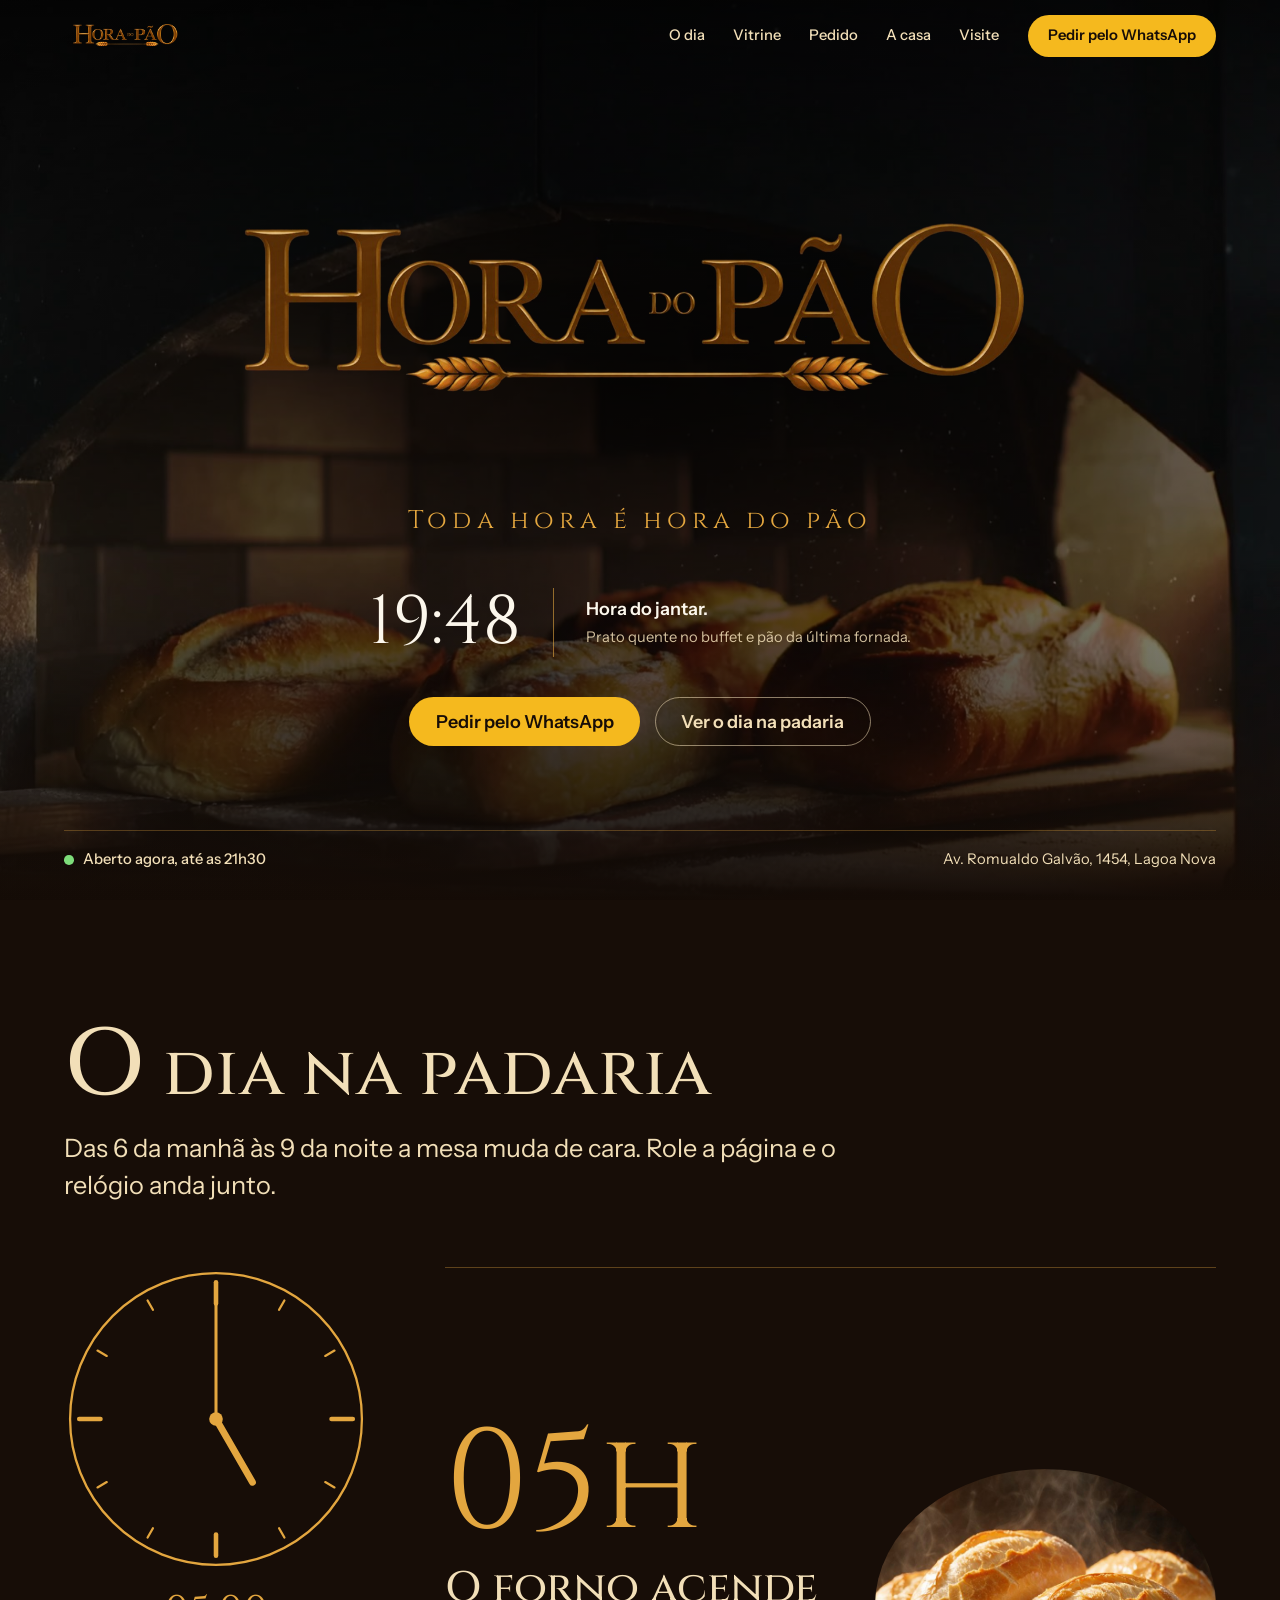
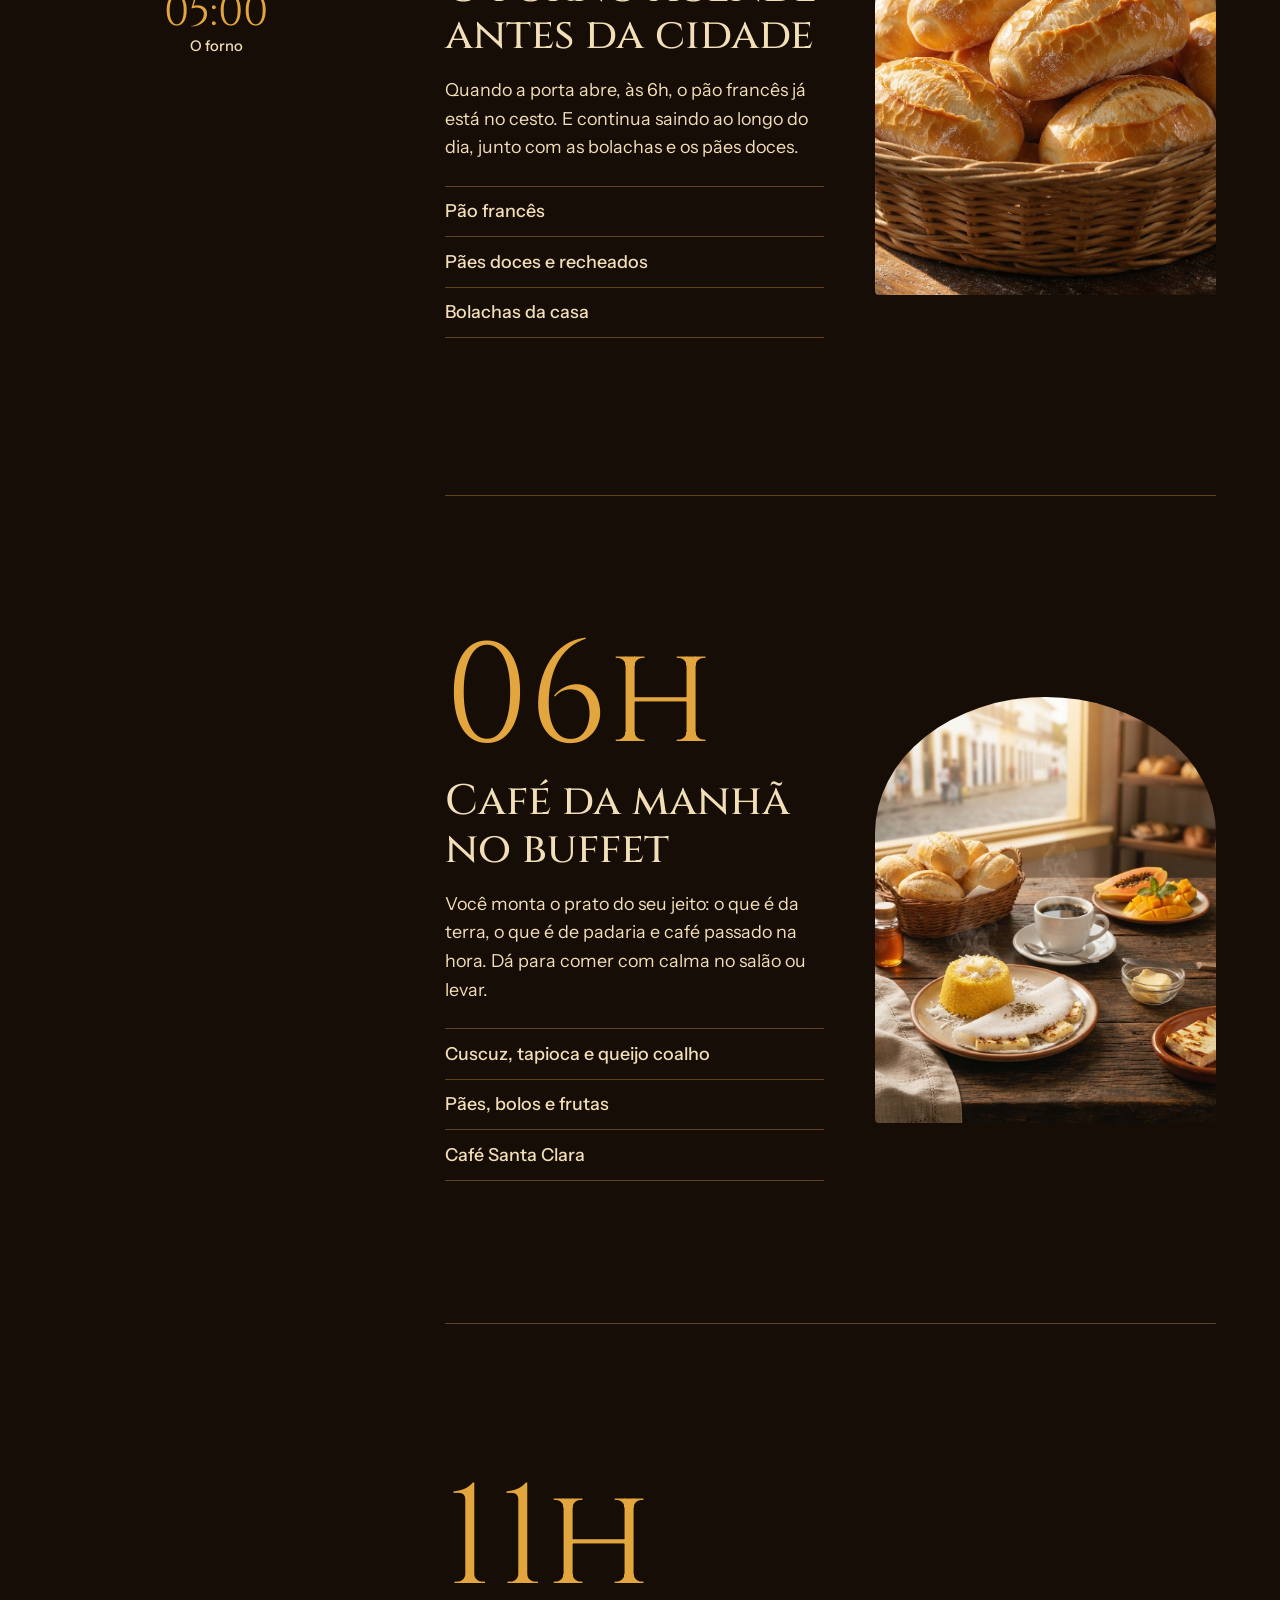
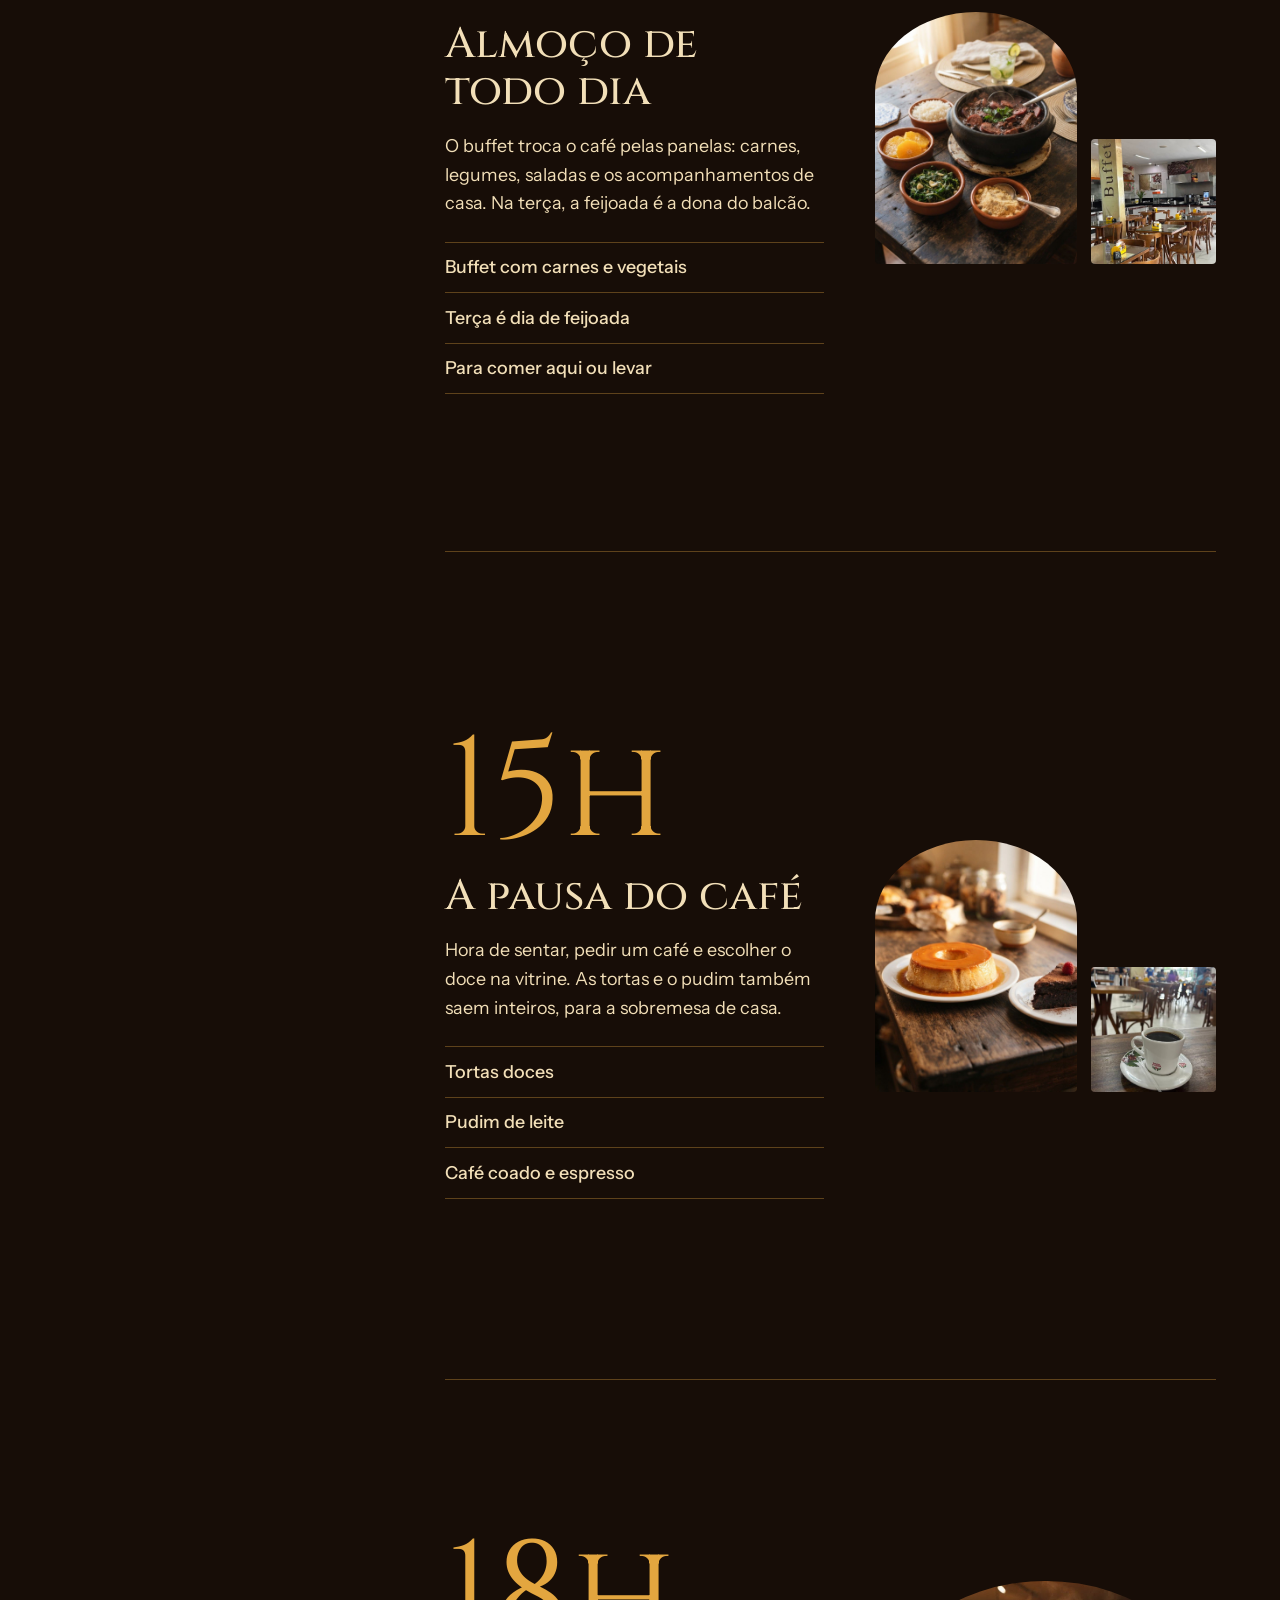
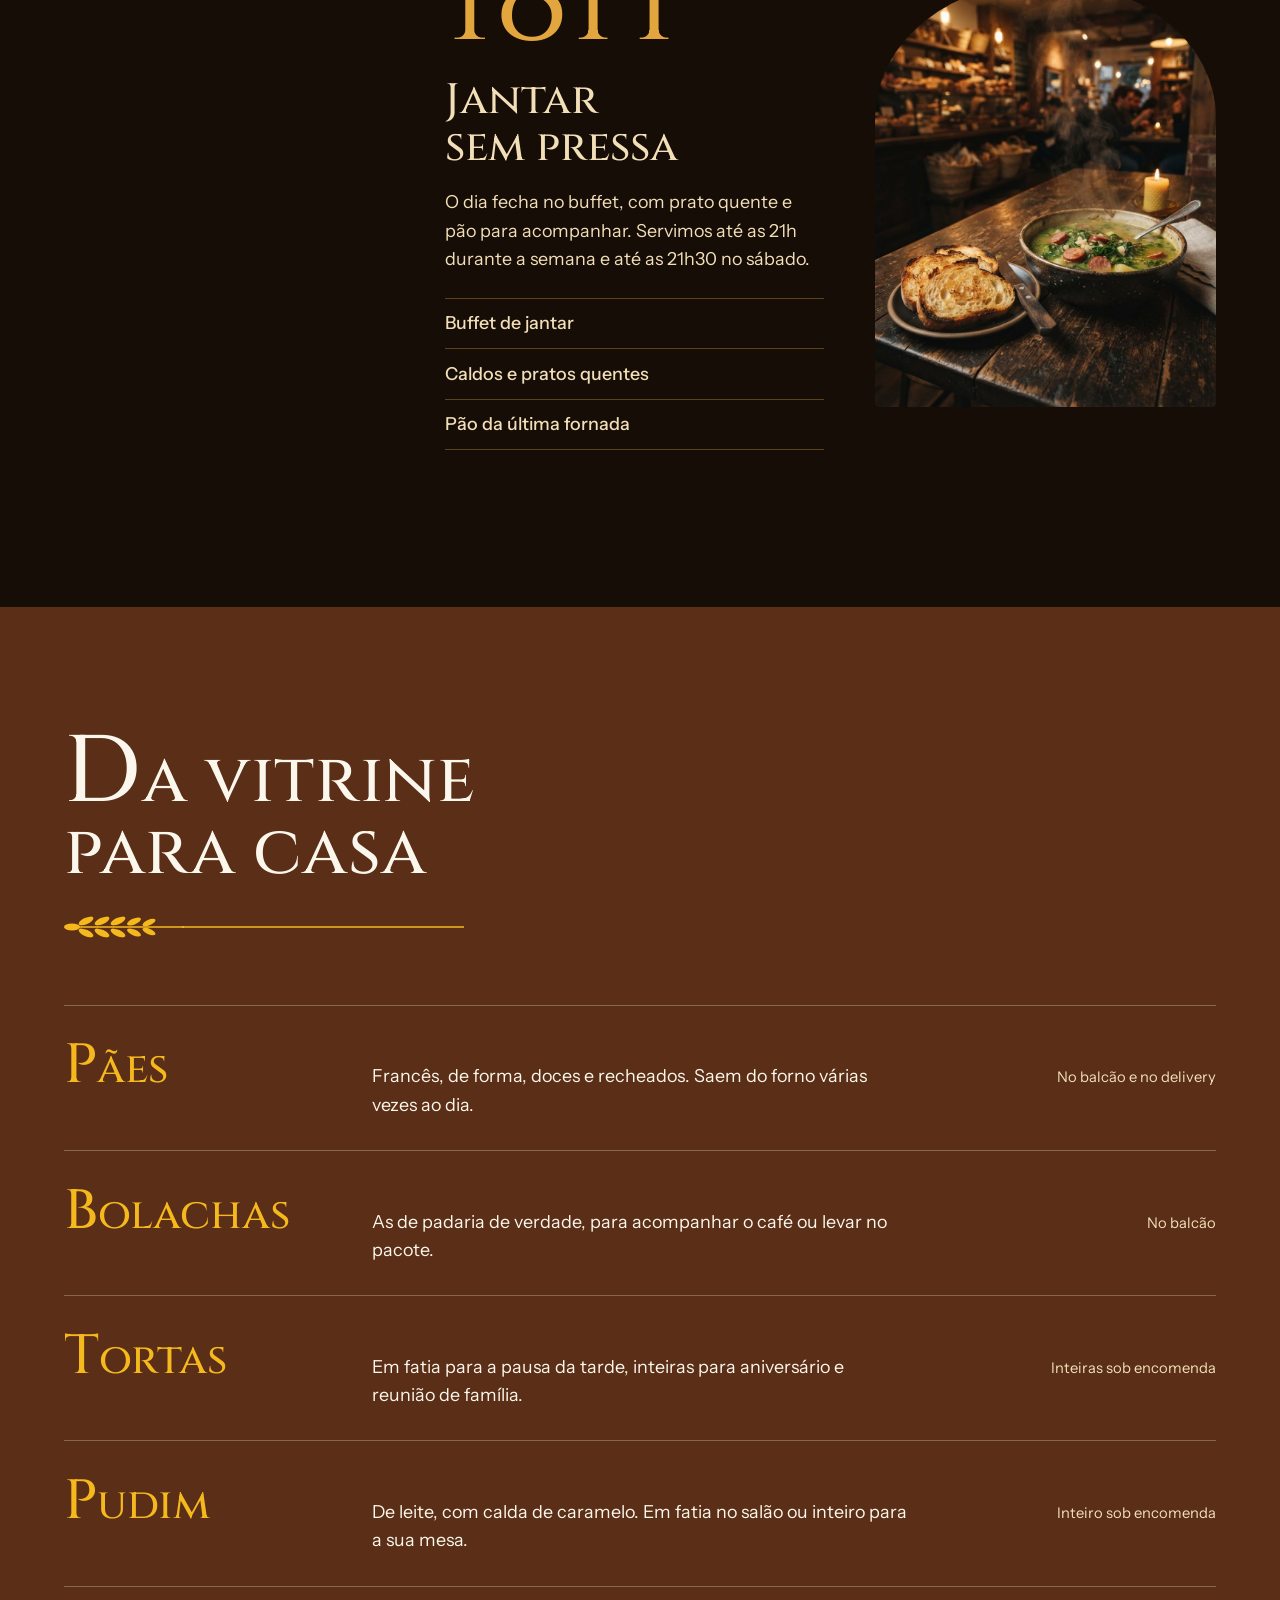
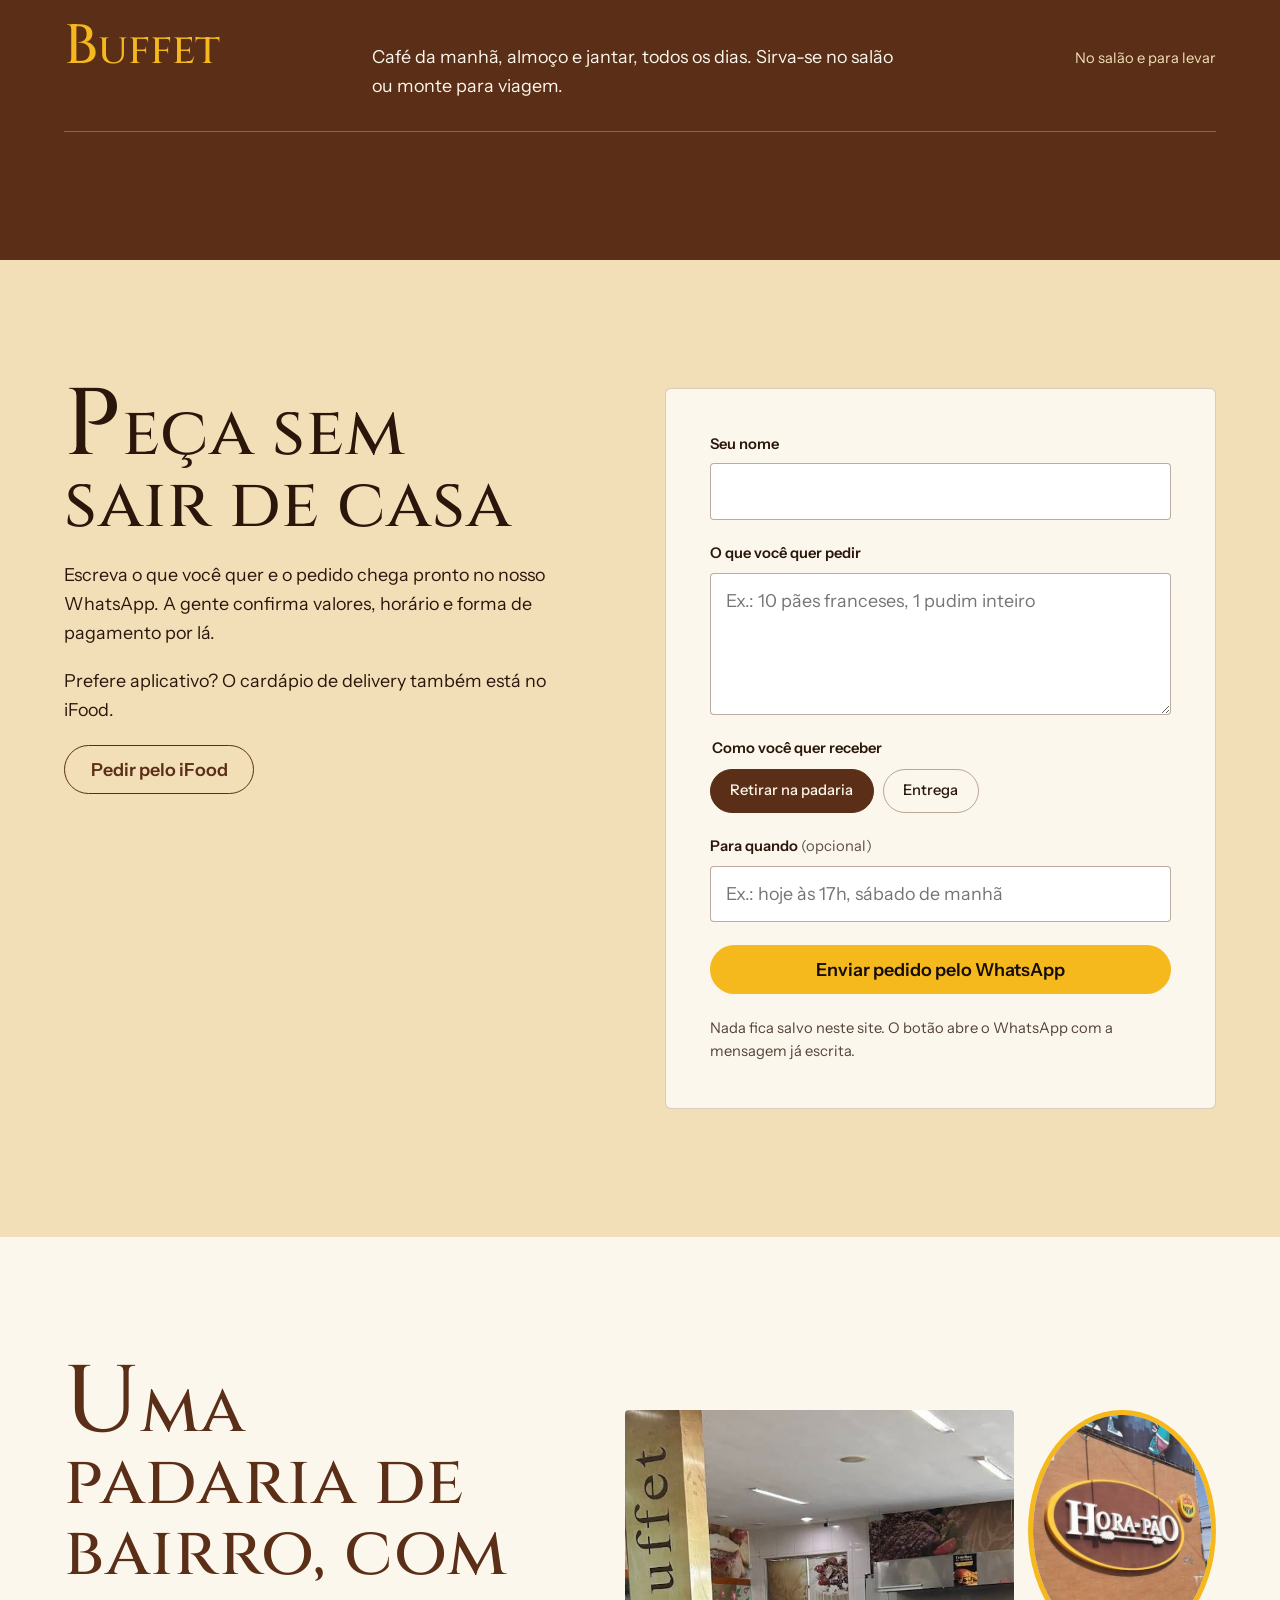
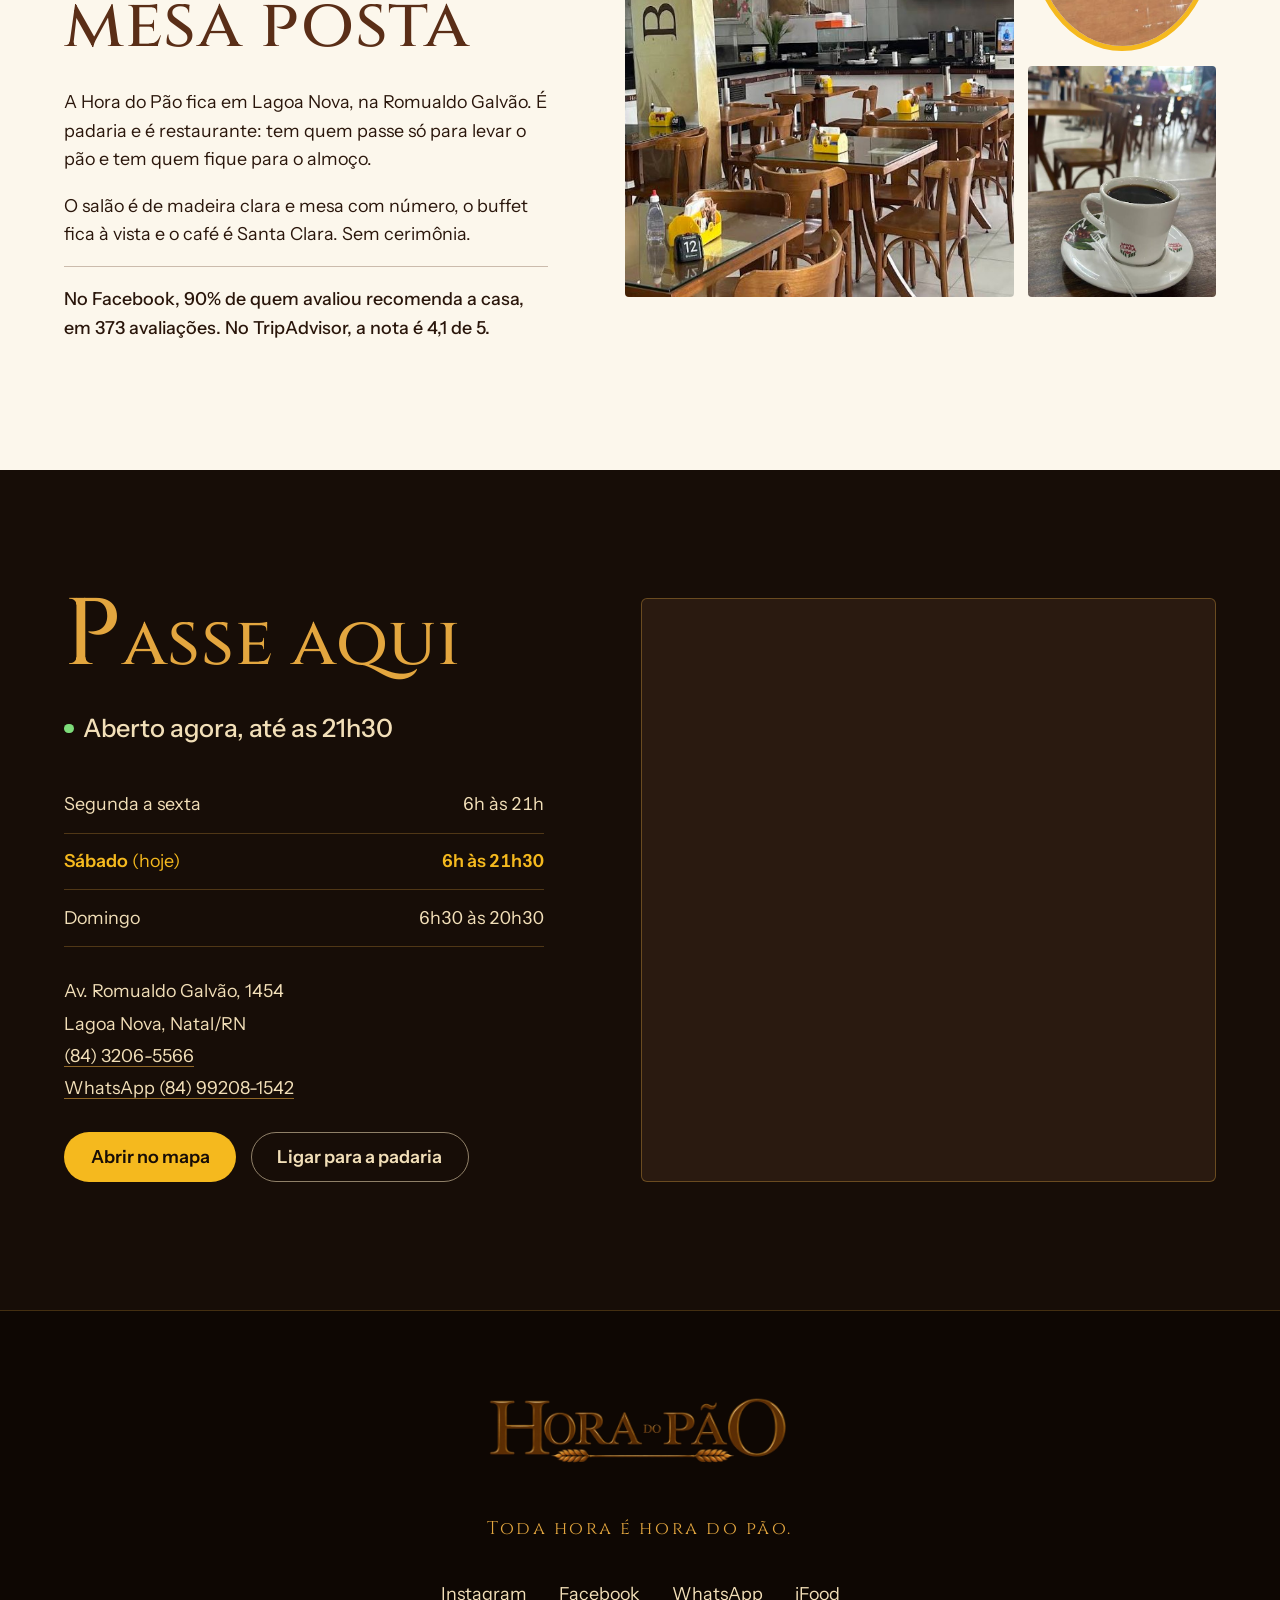
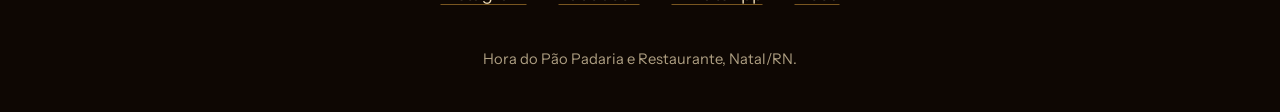
==== index.html @ 90a9b934 "Site da padaria Hora do Pão Página única em HTML, CSS e JS: hero com vídeo e hora ao vivo de Natal, " ====
<!DOCTYPE html>
<html lang="pt-BR">
<head>
  <meta charset="UTF-8">
  <meta name="viewport" content="width=device-width, initial-scale=1">
  <title>Hora do Pão | Padaria e restaurante em Lagoa Nova, Natal</title>
  <meta name="description" content="Padaria e restaurante em Lagoa Nova, Natal/RN. Café da manhã, almoço e jantar no buffet, pão quente o dia inteiro, delivery e retirada.">
  <meta name="theme-color" content="#170D07">
  <meta property="og:title" content="Hora do Pão | Padaria e restaurante em Natal">
  <meta property="og:description" content="Toda hora é hora do pão. Café da manhã, almoço e jantar em Lagoa Nova.">
  <meta property="og:image" content="assets/img/paes.jpg">

  <link rel="preconnect" href="https://fonts.googleapis.com">
  <link rel="preconnect" href="https://fonts.gstatic.com" crossorigin>
  <link href="https://fonts.googleapis.com/css2?family=Cinzel:wght@400;500;600&family=Instrument+Sans:ital,wght@0,400;0,500;0,600;1,400&display=swap" rel="stylesheet">
  <link rel="stylesheet" href="css/style.css">
  <script>document.documentElement.classList.add('js');</script>
</head>
<body>

  <!-- Espiga da marca, reutilizada pelo site -->
  <svg width="0" height="0" class="sr-only" aria-hidden="true" focusable="false">
    <defs>
      <symbol id="espiga" viewBox="0 0 120 28">
        <g fill="currentColor">
          <ellipse cx="8" cy="14" rx="8" ry="3.4"/>
          <ellipse cx="22" cy="8" rx="8" ry="3.2" transform="rotate(-24 22 8)"/>
          <ellipse cx="22" cy="20" rx="8" ry="3.2" transform="rotate(24 22 20)"/>
          <ellipse cx="38" cy="8" rx="8" ry="3.2" transform="rotate(-24 38 8)"/>
          <ellipse cx="38" cy="20" rx="8" ry="3.2" transform="rotate(24 38 20)"/>
          <ellipse cx="54" cy="8" rx="8" ry="3.2" transform="rotate(-24 54 8)"/>
          <ellipse cx="54" cy="20" rx="8" ry="3.2" transform="rotate(24 54 20)"/>
          <ellipse cx="70" cy="8.5" rx="7.5" ry="3" transform="rotate(-24 70 8.5)"/>
          <ellipse cx="70" cy="19.5" rx="7.5" ry="3" transform="rotate(24 70 19.5)"/>
          <ellipse cx="85" cy="9.5" rx="7" ry="2.8" transform="rotate(-24 85 9.5)"/>
          <ellipse cx="85" cy="18.5" rx="7" ry="2.8" transform="rotate(24 85 18.5)"/>
        </g>
        <path d="M14 14H120" stroke="currentColor" stroke-width="1.6" fill="none"/>
      </symbol>
    </defs>
  </svg>

  <a class="pular" href="#conteudo">Pular para o conteúdo</a>

  <header class="topo" id="topo">
    <a class="topo__marca" href="#inicio" aria-label="Hora do Pão, início">
      <img src="assets/img/logo.png" alt="Hora do Pão" width="2048" height="768">
    </a>
    <button class="topo__menu" type="button" aria-expanded="false" aria-controls="nav">
      <span class="sr-only">Abrir menu</span>
      <span class="topo__menu-linha" aria-hidden="true"></span>
      <span class="topo__menu-linha" aria-hidden="true"></span>
    </button>
    <nav class="nav" id="nav" aria-label="Seções do site">
      <a href="#dia">O dia</a>
      <a href="#vitrine">Vitrine</a>
      <a href="#pedido">Pedido</a>
      <a href="#casa">A casa</a>
      <a href="#visite">Visite</a>
      <a class="botao botao--ouro nav__pedir" href="https://wa.me/5584992081542" target="_blank" rel="noopener">Pedir pelo WhatsApp</a>
    </nav>
  </header>

  <main id="conteudo">

    <!-- ================= HERO ================= -->
    <section class="hero" id="inicio">
      <video class="hero__video" muted loop playsinline preload="metadata" poster="assets/img/hero-poster.jpg" aria-hidden="true">
        <source src="assets/video/hero.mp4" type="video/mp4">
      </video>
      <div class="hero__sombra" aria-hidden="true"></div>

      <div class="hero__centro">
        <img class="hero__logo" src="assets/img/logo.png" alt="Hora do Pão" width="2048" height="768" fetchpriority="high">
        <h1 class="hero__lema">Toda hora é hora do pão</h1>

        <p class="hero__agora" aria-live="polite">
          <span class="hero__relogio" id="hero-relogio">06:00</span>
          <span class="hero__fase">
            <span id="hero-fase-titulo">Em Natal, a padaria abre às 6h.</span>
            <span id="hero-fase-texto">Café da manhã, almoço e jantar no buffet, e pão quente o dia inteiro.</span>
          </span>
        </p>

        <div class="hero__acoes">
          <a class="botao botao--ouro" href="https://wa.me/5584992081542" target="_blank" rel="noopener">Pedir pelo WhatsApp</a>
          <a class="botao botao--linha" href="#dia">Ver o dia na padaria</a>
        </div>
      </div>

      <div class="hero__rodape">
        <p class="status" id="status-hero"><span class="status__ponto" aria-hidden="true"></span><span class="status__texto">Seg a sex, das 6h às 21h</span></p>
        <p class="hero__onde">Av. Romualdo Galvão, 1454, Lagoa Nova</p>
      </div>
    </section>

    <!-- ================= O DIA ================= -->
    <section class="dia" id="dia" data-fase="madrugada">
      <div class="dia__abre largura">
        <h2 class="titulo">O dia na padaria</h2>
        <p class="dia__intro">Das 6 da manhã às 9 da noite a mesa muda de cara. Role a página e o relógio anda junto.</p>
      </div>

      <div class="dia__grade largura">
        <div class="relogio-trilho" id="relogio-trilho">
        <aside class="relogio" aria-hidden="true">
          <svg class="relogio__face" viewBox="0 0 200 200">
            <circle class="relogio__aro" cx="100" cy="100" r="96"/>
            <g class="relogio__marcas" id="relogio-marcas"></g>
            <line class="relogio__hora" id="ponteiro-hora" x1="100" y1="100" x2="100" y2="52"/>
            <line class="relogio__min" id="ponteiro-min" x1="100" y1="100" x2="100" y2="24"/>
            <circle class="relogio__eixo" cx="100" cy="100" r="4.5"/>
          </svg>
          <p class="relogio__leitura"><span id="relogio-digital">05:00</span><span id="relogio-fase">O forno</span></p>
        </aside>
        </div>

        <div class="dia__lista" id="dia-lista">

          <article id="hora-05" class="momento" data-hora="5" data-fase="madrugada" data-nome="O forno">
            <div class="momento__texto">
              <p class="momento__hora">05h</p>
              <h3 class="momento__titulo">O forno acende antes da cidade</h3>
              <p>Quando a porta abre, às 6h, o pão francês já está no cesto. E continua saindo ao longo do dia, junto com as bolachas e os pães doces.</p>
              <ul class="momento__itens">
                <li>Pão francês</li>
                <li>Pães doces e recheados</li>
                <li>Bolachas da casa</li>
              </ul>
            </div>
            <figure class="momento__foto"><img src="assets/img/paes.jpg" alt="Cesto de pão francês recém-saído do forno" loading="lazy" width="1200" height="800"></figure>
          </article>

          <article id="hora-06" class="momento" data-hora="6" data-fase="manha" data-nome="Café da manhã">
            <div class="momento__texto">
              <p class="momento__hora">06h</p>
              <h3 class="momento__titulo">Café da manhã no buffet</h3>
              <p>Você monta o prato do seu jeito: o que é da terra, o que é de padaria e café passado na hora. Dá para comer com calma no salão ou levar.</p>
              <ul class="momento__itens">
                <li>Cuscuz, tapioca e queijo coalho</li>
                <li>Pães, bolos e frutas</li>
                <li>Café Santa Clara</li>
              </ul>
            </div>
            <figure class="momento__foto"><img src="assets/img/cafe-da-manha.jpg" alt="Mesa de café da manhã com pão, cuscuz, tapioca, queijo coalho e frutas" loading="lazy" width="960" height="1200"></figure>
          </article>

          <article id="hora-11" class="momento" data-hora="11" data-fase="almoco" data-nome="Almoço">
            <div class="momento__texto">
              <p class="momento__hora">11h</p>
              <h3 class="momento__titulo">Almoço de todo dia</h3>
              <p>O buffet troca o café pelas panelas: carnes, legumes, saladas e os acompanhamentos de casa. Na terça, a feijoada é a dona do balcão.</p>
              <ul class="momento__itens">
                <li>Buffet com carnes e vegetais</li>
                <li>Terça é dia de feijoada</li>
                <li>Para comer aqui ou levar</li>
              </ul>
            </div>
            <figure class="momento__foto momento__foto--dupla">
              <img src="assets/img/feijoada.jpg" alt="Feijoada na panela de barro com arroz, couve e laranja" loading="lazy" width="960" height="1200">
              <img src="assets/img/salao.jpg" alt="Salão da Hora do Pão, com mesas de madeira e o buffet ao fundo" loading="lazy" width="746" height="725">
            </figure>
          </article>

          <article id="hora-15" class="momento" data-hora="15" data-fase="tarde" data-nome="Café da tarde">
            <div class="momento__texto">
              <p class="momento__hora">15h</p>
              <h3 class="momento__titulo">A pausa do café</h3>
              <p>Hora de sentar, pedir um café e escolher o doce na vitrine. As tortas e o pudim também saem inteiros, para a sobremesa de casa.</p>
              <ul class="momento__itens">
                <li>Tortas doces</li>
                <li>Pudim de leite</li>
                <li>Café coado e espresso</li>
              </ul>
            </div>
            <figure class="momento__foto momento__foto--dupla">
              <img src="assets/img/pudim.jpg" alt="Pudim de leite com calda de caramelo e fatia de torta" loading="lazy" width="960" height="1200">
              <img src="assets/img/cafe.jpg" alt="Xícara de café Santa Clara em uma mesa do salão" loading="lazy" width="673" height="637">
            </figure>
          </article>

          <article id="hora-18" class="momento" data-hora="18" data-fase="noite" data-nome="Jantar" data-fim="21">
            <div class="momento__texto">
              <p class="momento__hora">18h</p>
              <h3 class="momento__titulo">Jantar sem pressa</h3>
              <p>O dia fecha no buffet, com prato quente e pão para acompanhar. Servimos até as 21h durante a semana e até as 21h30 no sábado.</p>
              <ul class="momento__itens">
                <li>Buffet de jantar</li>
                <li>Caldos e pratos quentes</li>
                <li>Pão da última fornada</li>
              </ul>
            </div>
            <figure class="momento__foto"><img src="assets/img/caldo.jpg" alt="Tigela de caldo quente com fatias de pão tostado" loading="lazy" width="960" height="1200"></figure>
          </article>

        </div>
      </div>
    </section>

    <!-- ================= VITRINE ================= -->
    <section class="vitrine" id="vitrine">
      <div class="largura">
        <h2 class="titulo">Da vitrine para casa</h2>
        <svg class="divisor" aria-hidden="true" viewBox="0 0 400 28" preserveAspectRatio="xMinYMid meet"><use href="#espiga" x="0" y="0" width="120" height="28"/><path d="M118 14H400" stroke="currentColor" stroke-width="1.6"/></svg>

        <ul class="vitrine__lista">
          <li class="item">
            <h3 class="item__nome">Pães</h3>
            <p class="item__texto">Francês, de forma, doces e recheados. Saem do forno várias vezes ao dia.</p>
            <p class="item__como">No balcão e no delivery</p>
          </li>
          <li class="item">
            <h3 class="item__nome">Bolachas</h3>
            <p class="item__texto">As de padaria de verdade, para acompanhar o café ou levar no pacote.</p>
            <p class="item__como">No balcão</p>
          </li>
          <li class="item">
            <h3 class="item__nome">Tortas</h3>
            <p class="item__texto">Em fatia para a pausa da tarde, inteiras para aniversário e reunião de família.</p>
            <p class="item__como">Inteiras sob encomenda</p>
          </li>
          <li class="item">
            <h3 class="item__nome">Pudim</h3>
            <p class="item__texto">De leite, com calda de caramelo. Em fatia no salão ou inteiro para a sua mesa.</p>
            <p class="item__como">Inteiro sob encomenda</p>
          </li>
          <li class="item">
            <h3 class="item__nome">Buffet</h3>
            <p class="item__texto">Café da manhã, almoço e jantar, todos os dias. Sirva-se no salão ou monte para viagem.</p>
            <p class="item__como">No salão e para levar</p>
          </li>
        </ul>
      </div>
    </section>

    <!-- ================= PEDIDO ================= -->
    <section class="pedido" id="pedido">
      <div class="largura pedido__grade">
        <div class="pedido__texto">
          <h2 class="titulo">Peça sem sair de casa</h2>
          <p>Escreva o que você quer e o pedido chega pronto no nosso WhatsApp. A gente confirma valores, horário e forma de pagamento por lá.</p>
          <p>Prefere aplicativo? O cardápio de delivery também está no iFood.</p>
          <a class="botao botao--linha-escura" href="https://www.ifood.com.br/delivery/natal-rn/hora-do-pao-padaria-e-restaurante-lagoa-nova/bbb36d8f-8e2b-4144-b523-37122ae760ab" target="_blank" rel="noopener">Pedir pelo iFood</a>
        </div>

        <form class="form" id="form-pedido" novalidate>
          <div class="campo">
            <label for="p-nome">Seu nome</label>
            <input id="p-nome" name="nome" type="text" autocomplete="given-name" required>
            <p class="campo__erro" id="erro-nome" hidden>Informe seu nome para a gente saber quem está pedindo.</p>
          </div>
          <div class="campo">
            <label for="p-itens">O que você quer pedir</label>
            <textarea id="p-itens" name="itens" rows="4" placeholder="Ex.: 10 pães franceses, 1 pudim inteiro" required></textarea>
            <p class="campo__erro" id="erro-itens" hidden>Escreva pelo menos um item do pedido.</p>
          </div>
          <fieldset class="campo campo--opcoes">
            <legend>Como você quer receber</legend>
            <label class="opcao"><input type="radio" name="modo" value="Retirar na padaria" checked><span>Retirar na padaria</span></label>
            <label class="opcao"><input type="radio" name="modo" value="Entrega"><span>Entrega</span></label>
          </fieldset>
          <div class="campo">
            <label for="p-quando">Para quando <span class="campo__opcional">(opcional)</span></label>
            <input id="p-quando" name="quando" type="text" placeholder="Ex.: hoje às 17h, sábado de manhã">
          </div>
          <button class="botao botao--ouro form__enviar" type="submit">Enviar pedido pelo WhatsApp</button>
          <p class="form__nota">Nada fica salvo neste site. O botão abre o WhatsApp com a mensagem já escrita.</p>
        </form>
      </div>
    </section>

    <!-- ================= A CASA ================= -->
    <section class="casa" id="casa">
      <div class="largura casa__grade">
        <div class="casa__texto">
          <h2 class="titulo">Uma padaria de bairro, com mesa posta</h2>
          <p>A Hora do Pão fica em Lagoa Nova, na Romualdo Galvão. É padaria e é restaurante: tem quem passe só para levar o pão e tem quem fique para o almoço.</p>
          <p>O salão é de madeira clara e mesa com número, o buffet fica à vista e o café é Santa Clara. Sem cerimônia.</p>
          <p class="casa__prova">No Facebook, 90% de quem avaliou recomenda a casa, em 373 avaliações. No TripAdvisor, a nota é 4,1 de 5.</p>
        </div>
        <div class="casa__fotos">
          <img class="casa__foto casa__foto--a" src="assets/img/salao.jpg" alt="Salão com mesas de madeira e pilar escrito Buffet" loading="lazy" width="746" height="725">
          <img class="casa__foto casa__foto--b" src="assets/img/letreiro.jpg" alt="Letreiro oval da Hora do Pão na fachada" loading="lazy" width="480" height="528">
          <img class="casa__foto casa__foto--c" src="assets/img/cafe.jpg" alt="Café servido em xícara Santa Clara" loading="lazy" width="673" height="637">
        </div>
      </div>
    </section>

    <!-- ================= VISITE ================= -->
    <section class="visite" id="visite">
      <div class="largura visite__grade">
        <div class="visite__info">
          <h2 class="titulo">Passe aqui</h2>
          <p class="status status--grande" id="status-visite"><span class="status__ponto" aria-hidden="true"></span><span class="status__texto">Confira os horários abaixo</span></p>

          <table class="horarios">
            <caption class="sr-only">Horário de funcionamento</caption>
            <tbody>
              <tr data-dias="1,2,3,4,5"><th scope="row">Segunda a sexta</th><td>6h às 21h</td></tr>
              <tr data-dias="6"><th scope="row">Sábado</th><td>6h às 21h30</td></tr>
              <tr data-dias="0"><th scope="row">Domingo</th><td>6h30 às 20h30</td></tr>
            </tbody>
          </table>

          <address class="visite__endereco">
            Av. Romualdo Galvão, 1454<br>
            Lagoa Nova, Natal/RN<br>
            <a href="tel:+558432065566">(84) 3206-5566</a><br>
            <a href="https://wa.me/5584992081542" target="_blank" rel="noopener">WhatsApp (84) 99208-1542</a>
          </address>

          <div class="visite__acoes">
            <a class="botao botao--ouro" href="https://share.google/lMcc5gA6wHvhOMpHn" target="_blank" rel="noopener">Abrir no mapa</a>
            <a class="botao botao--linha" href="tel:+558432065566">Ligar para a padaria</a>
          </div>
        </div>

        <div class="visite__mapa">
          <iframe title="Mapa: Hora do Pão, Av. Romualdo Galvão, 1454, Lagoa Nova" loading="lazy" referrerpolicy="no-referrer-when-downgrade"
            src="https://www.google.com/maps?q=Hora+do+P%C3%A3o+Padaria+Av.+Romualdo+Galv%C3%A3o+1454+Lagoa+Nova+Natal+RN&output=embed"></iframe>
        </div>
      </div>
    </section>
  </main>

  <footer class="rodape">
    <div class="largura rodape__grade">
      <img class="rodape__logo" src="assets/img/logo.png" alt="Hora do Pão" loading="lazy" width="2048" height="768">
      <p class="rodape__lema">Toda hora é hora do pão.</p>
      <ul class="rodape__links">
        <li><a href="https://www.instagram.com/horadopao/" target="_blank" rel="noopener">Instagram</a></li>
        <li><a href="https://www.facebook.com/horadopaorn/" target="_blank" rel="noopener">Facebook</a></li>
        <li><a href="https://wa.me/5584992081542" target="_blank" rel="noopener">WhatsApp</a></li>
        <li><a href="https://www.ifood.com.br/delivery/natal-rn/hora-do-pao-padaria-e-restaurante-lagoa-nova/bbb36d8f-8e2b-4144-b523-37122ae760ab" target="_blank" rel="noopener">iFood</a></li>
      </ul>
      <p class="rodape__fim">Hora do Pão Padaria e Restaurante, Natal/RN.</p>
    </div>
  </footer>

  <script src="js/main.js" defer></script>
</body>
</html>
---- css/style.css ----
/* =========================================================
   Hora do Pão
   Paleta tirada da marca: o dourado aceso do logo, o marrom
   da fachada, o amarelo do aro do letreiro e a madeira do salão.
   ========================================================= */

:root {
  --forno: #170d07;      /* fundo do logo, forno antes do dia nascer */
  --casca: #5a2e17;      /* marrom da fachada */
  --madeira: #a8672d;    /* cadeiras do salão */
  --ouro: #e3a63f;       /* letras acesas do logo */
  --gema: #f5b91e;       /* aro amarelo do letreiro */
  --miolo: #f2dfb8;      /* miolo do pão */
  --farinha: #fcf7ec;

  --fonte-marca: "Cinzel", "Trajan Pro", "Times New Roman", serif;
  --fonte-texto: "Instrument Sans", "Segoe UI", system-ui, sans-serif;

  --passo--1: clamp(0.84rem, 0.8rem + 0.15vw, 0.94rem);
  --passo-0: clamp(1rem, 0.96rem + 0.2vw, 1.125rem);
  --passo-1: clamp(1.25rem, 1.1rem + 0.6vw, 1.6rem);
  --passo-2: clamp(1.7rem, 1.3rem + 1.7vw, 2.7rem);
  --passo-3: clamp(2.2rem, 1.4rem + 3.6vw, 4.4rem);
  --passo-4: clamp(3.6rem, 1.6rem + 9vw, 9rem);

  --margem: clamp(1.25rem, 5vw, 4.5rem);
  --secao: clamp(4.5rem, 10vw, 9rem);
  --topo-h: 4.5rem;
}

*, *::before, *::after { box-sizing: border-box; }

html { scroll-behavior: smooth; scroll-padding-top: var(--topo-h); -webkit-text-size-adjust: 100%; }

body {
  margin: 0;
  background: var(--forno);
  color: var(--miolo);
  font-family: var(--fonte-texto);
  font-size: var(--passo-0);
  line-height: 1.6;
  -webkit-font-smoothing: antialiased;
}

img, video, svg, iframe { display: block; max-width: 100%; }
img { height: auto; }
h1, h2, h3, p, ul, figure, fieldset, address { margin: 0; padding: 0; }
ul { list-style: none; }
address { font-style: normal; }
fieldset { border: 0; min-width: 0; }
a { color: inherit; }

:focus-visible { outline: 3px solid var(--gema); outline-offset: 3px; border-radius: 2px; }

.sr-only {
  position: absolute; width: 1px; height: 1px; overflow: hidden;
  clip: rect(0 0 0 0); white-space: nowrap;
}

.pular {
  position: fixed; left: 1rem; top: -4rem; z-index: 100;
  background: var(--gema); color: var(--forno);
  padding: 0.7rem 1rem; border-radius: 999px; font-weight: 600;
}
.pular:focus { top: 1rem; }

.largura { width: min(100% - 2 * var(--margem), 78rem); margin-inline: auto; }

/* Títulos: versais com a primeira letra maior, como no logo */
.titulo {
  font-family: var(--fonte-marca);
  font-weight: 500;
  font-size: var(--passo-3);
  line-height: 1.05;
  letter-spacing: 0.01em;
  max-width: 16ch;
  text-wrap: balance;
}
.titulo::first-letter { font-size: 1.38em; line-height: 0.8; }

.divisor { width: min(100%, 25rem); height: 1.75rem; color: var(--ouro); margin-top: 1.5rem; }

/* ---------- Botões: ovais, como o letreiro ---------- */
.botao {
  display: inline-flex; align-items: center; justify-content: center;
  min-height: 3.1rem; padding: 0.7rem 1.6rem;
  border-radius: 999px; border: 1.5px solid transparent;
  font: 600 var(--passo-0)/1.2 var(--fonte-texto);
  text-decoration: none; cursor: pointer;
  transition: background-color 0.2s, color 0.2s, border-color 0.2s, transform 0.2s;
}
.botao:active { transform: translateY(1px); }
.botao--ouro { background: var(--gema); color: var(--forno); }
.botao--ouro:hover { background: #ffd155; }
.botao--linha { border-color: rgba(242, 223, 184, 0.55); color: var(--miolo); }
.botao--linha:hover { border-color: var(--gema); color: var(--gema); }
.botao--linha-escura { border-color: var(--casca); color: var(--casca); }
.botao--linha-escura:hover { background: var(--casca); color: var(--farinha); }

/* ---------- Status aberto / fechado ---------- */
.status { display: inline-flex; align-items: center; gap: 0.6rem; font-size: var(--passo--1); font-weight: 500; }
.status__ponto { width: 0.6rem; height: 0.6rem; border-radius: 50%; background: currentColor; opacity: 0.5; flex: none; }
.status[data-aberto="sim"] .status__ponto { background: #7ddc7a; opacity: 1; box-shadow: 0 0 0 0 rgba(125, 220, 122, 0.6); animation: pulso 2.4s infinite; }
.status[data-aberto="nao"] .status__ponto { background: #e0703f; opacity: 1; }
.status--grande { font-size: var(--passo-1); }
@keyframes pulso { 70% { box-shadow: 0 0 0 0.6rem rgba(125, 220, 122, 0); } 100% { box-shadow: 0 0 0 0 rgba(125, 220, 122, 0); } }

/* =========================================================
   Topo
   ========================================================= */
.topo {
  position: fixed; inset: 0 0 auto 0; z-index: 50;
  height: var(--topo-h);
  display: flex; align-items: center; justify-content: space-between; gap: 1.5rem;
  padding-inline: var(--margem);
  transition: background-color 0.35s, box-shadow 0.35s;
}
.topo.is-solido { background: var(--forno); box-shadow: 0 1px 0 rgba(227, 166, 63, 0.25); }

.topo__marca { display: block; height: 2.9rem; opacity: 0; transition: opacity 0.35s; }
.topo.is-solido .topo__marca { opacity: 1; }
.topo__marca img { height: 100%; width: auto; filter: brightness(1.45); }

.nav { display: flex; align-items: center; gap: clamp(1rem, 2.2vw, 2.2rem); }
.nav a:not(.botao) {
  font-size: var(--passo--1); font-weight: 500; text-decoration: none; color: var(--miolo);
  padding-block: 0.5rem; border-bottom: 1.5px solid transparent;
}
.nav a:not(.botao):hover { border-bottom-color: var(--gema); }
.nav__pedir { min-height: 2.6rem; padding: 0.4rem 1.2rem; font-size: var(--passo--1); }

.topo__menu {
  display: none; width: 3rem; height: 3rem; padding: 0; border: 0; background: none; cursor: pointer;
  flex-direction: column; justify-content: center; align-items: center; gap: 0.45rem;
}
.topo__menu-linha { width: 1.7rem; height: 2px; background: var(--miolo); transition: transform 0.25s; }

@media (max-width: 60rem) {
  .topo__menu { display: flex; }
  .topo__marca { opacity: 1; }
  .nav {
    position: fixed; inset: var(--topo-h) 0 auto 0;
    flex-direction: column; align-items: stretch; gap: 0;
    background: var(--forno); padding: 0.5rem var(--margem) 2rem;
    border-bottom: 1px solid rgba(227, 166, 63, 0.3);
    visibility: hidden; opacity: 0; transform: translateY(-0.75rem);
    transition: opacity 0.25s, transform 0.25s, visibility 0.25s;
  }
  .nav a:not(.botao) { font-size: var(--passo-1); font-family: var(--fonte-marca); padding-block: 0.9rem; border-bottom: 1px solid rgba(242, 223, 184, 0.14); }
  .nav__pedir { margin-top: 1.5rem; min-height: 3.1rem; font-size: var(--passo-0); }
  .topo.is-aberto { background: var(--forno); }
  .topo.is-aberto .nav { visibility: visible; opacity: 1; transform: none; }
  .topo.is-aberto .topo__menu-linha:first-of-type { transform: translateY(0.28rem) rotate(45deg); }
  .topo.is-aberto .topo__menu-linha:last-of-type { transform: translateY(-0.28rem) rotate(-45deg); }
}

/* =========================================================
   Hero: o letreiro aceso sobre o forno
   ========================================================= */
.hero {
  position: relative; isolation: isolate;
  min-height: 100svh;
  display: grid; grid-template-rows: 1fr auto;
  padding: calc(var(--topo-h) + 1rem) var(--margem) 1.75rem;
  overflow: hidden;
  background: #000;
}
.hero__video { position: absolute; inset: 0; z-index: -2; width: 100%; height: 100%; object-fit: cover; }
.hero__sombra {
  position: absolute; inset: 0; z-index: -1;
  background:
    radial-gradient(ellipse 75% 60% at 50% 42%, rgba(0, 0, 0, 0.86), rgba(0, 0, 0, 0.5) 62%, rgba(0, 0, 0, 0.12) 100%),
    linear-gradient(to bottom, rgba(0, 0, 0, 0.72), rgba(0, 0, 0, 0) 30%, rgba(23, 13, 7, 0) 62%, var(--forno) 100%);
}

.hero__centro { align-self: center; justify-self: center; text-align: center; width: min(100%, 62rem); }

.hero__logo { width: min(100%, 58rem); margin-inline: auto; }

.hero__lema {
  font-family: var(--fonte-marca); font-weight: 400;
  font-size: var(--passo-1); letter-spacing: 0.2em;
  color: var(--ouro);
  margin-top: clamp(0rem, 1vw, 0.75rem);
}

.hero__agora {
  display: flex; align-items: center; justify-content: center; gap: clamp(1rem, 2.5vw, 2rem);
  margin-top: clamp(1.75rem, 4vw, 3rem);
  text-align: left;
}
.hero__relogio {
  font-family: var(--fonte-marca); font-weight: 400;
  font-size: var(--passo-3); line-height: 1; color: var(--farinha);
  font-variant-numeric: lining-nums tabular-nums;
  padding-right: clamp(1rem, 2.5vw, 2rem);
  border-right: 1px solid rgba(227, 166, 63, 0.6);
}
.hero__fase { display: grid; gap: 0.15rem; max-width: 30ch; }
#hero-fase-titulo { font-weight: 600; color: var(--farinha); }
#hero-fase-texto { font-size: var(--passo--1); color: rgba(242, 223, 184, 0.85); }

.hero__acoes { display: flex; flex-wrap: wrap; justify-content: center; gap: 0.9rem; margin-top: clamp(1.75rem, 3.5vw, 2.5rem); }

.hero__rodape {
  display: flex; flex-wrap: wrap; justify-content: space-between; align-items: center; gap: 0.5rem 2rem;
  padding-top: 1.1rem; margin-top: 2rem;
  border-top: 1px solid rgba(227, 166, 63, 0.3);
  font-size: var(--passo--1);
}

/* Entrada: o letreiro acende, depois o resto aparece */
.js .hero__logo { opacity: 0; filter: brightness(0.25) blur(6px); }
.js .hero__lema, .js .hero__agora, .js .hero__acoes, .js .hero__rodape { opacity: 0; transform: translateY(0.75rem); }
.js .hero__video { opacity: 0; }

.js.pronto .hero__video { opacity: 1; transition: opacity 2.4s ease 0.3s; }
.js.pronto .hero__logo { animation: acender 2.2s cubic-bezier(0.2, 0.7, 0.2, 1) 0.2s forwards; }
.js.pronto .hero__lema, .js.pronto .hero__agora, .js.pronto .hero__acoes, .js.pronto .hero__rodape {
  opacity: 1; transform: none; transition: opacity 0.9s ease, transform 0.9s ease;
}
.js.pronto .hero__lema { transition-delay: 1.3s; }
.js.pronto .hero__agora { transition-delay: 1.6s; }
.js.pronto .hero__acoes { transition-delay: 1.85s; }
.js.pronto .hero__rodape { transition-delay: 2.1s; }

@keyframes acender {
  0% { opacity: 0; filter: brightness(0.25) blur(6px); }
  35% { opacity: 1; filter: brightness(0.7) blur(0); }
  45% { filter: brightness(0.45); }
  62% { filter: brightness(1.35); }
  100% { opacity: 1; filter: brightness(1) blur(0); }
}

/* Celular: mesma composição do desktop, só mais compacta */
@media (max-width: 40rem) {
  .hero__lema { letter-spacing: 0.12em; }
  .hero__fase { max-width: 21ch; }
  .hero__acoes { gap: 0.6rem; }
  .hero__acoes .botao { min-height: 2.9rem; padding-inline: 1.05rem; font-size: var(--passo--1); }
  .hero__rodape { gap: 0.4rem 1rem; font-size: 0.8rem; }
}

/* =========================================================
   O dia: o fundo acompanha a hora
   ========================================================= */
.dia {
  --bg: var(--forno); --fg: var(--miolo); --marca: var(--ouro); --fio: rgba(227, 166, 63, 0.35);
  background: var(--bg); color: var(--fg);
  padding-top: var(--secao);
  transition: background-color 0.9s ease, color 0.9s ease;
}
.dia[data-fase="manha"]  { --bg: var(--miolo);   --fg: #2a160b; --marca: var(--casca); --fio: rgba(90, 46, 23, 0.3); }
.dia[data-fase="almoco"] { --bg: var(--farinha); --fg: #2a160b; --marca: var(--casca); --fio: rgba(90, 46, 23, 0.25); }
.dia[data-fase="tarde"]  { --bg: #e9b45a;        --fg: #24120a; --marca: #4a2412;      --fio: rgba(74, 36, 18, 0.35); }
.dia[data-fase="noite"]  { --bg: #20120a;        --fg: var(--miolo); --marca: var(--ouro); --fio: rgba(227, 166, 63, 0.35); }

.dia__abre { display: grid; gap: 1.25rem; }
.dia__intro { max-width: 46ch; font-size: var(--passo-1); line-height: 1.45; }

.dia__grade {
  display: grid; grid-template-columns: minmax(13rem, 19rem) 1fr; gap: clamp(2rem, 6vw, 6rem);
  margin-top: clamp(2rem, 5vw, 4rem);
}

/* O trilho termina antes do fim da grade: o relógio trava alinhado ao
   último horário em vez de descer até o rodapé da seção. O valor exato
   vem do JS; o calc é a aproximação para quando ele não roda. */
.relogio-trilho { padding-bottom: var(--trava, calc(46vh - 11rem)); }

.relogio {
  position: sticky; top: calc(50vh - 11rem);
  height: max-content;
  color: var(--marca); transition: color 0.9s ease;
}
.relogio__face { width: 100%; height: auto; overflow: visible; }
.relogio__aro { fill: none; stroke: currentColor; stroke-width: 1.5; }
.relogio__marcas line { stroke: currentColor; stroke-linecap: round; }
.relogio__hora, .relogio__min { stroke: currentColor; stroke-linecap: round; transform-origin: 100px 100px; }
.relogio__hora { stroke-width: 4.5; }
.relogio__min { stroke-width: 2; }
.relogio__eixo { fill: currentColor; }
.relogio__leitura { display: grid; gap: 0.1rem; margin-top: 1.25rem; text-align: center; }
#relogio-digital { font-family: var(--fonte-marca); font-size: var(--passo-2); line-height: 1; font-variant-numeric: lining-nums tabular-nums; }
#relogio-fase { font-size: var(--passo--1); font-weight: 500; color: var(--fg); transition: color 0.9s ease; }

.momento {
  min-height: 92vh;
  display: grid; grid-template-columns: minmax(0, 1fr) minmax(0, 0.9fr); align-items: center; gap: clamp(1.5rem, 4vw, 4rem);
  padding-block: clamp(3rem, 7vw, 6rem);
  border-top: 1px solid var(--fio);
  transition: border-color 0.9s ease;
}
.momento__hora {
  font-family: var(--fonte-marca); font-size: var(--passo-4); line-height: 0.85; font-weight: 400;
  color: var(--marca); font-variant-numeric: lining-nums;
  transition: color 0.9s ease;
}
.momento__titulo { font-family: var(--fonte-marca); font-weight: 500; font-size: var(--passo-2); line-height: 1.12; margin-top: 1.25rem; max-width: 16ch; text-wrap: balance; }
.momento__texto > p:not(.momento__hora) { margin-top: 1rem; max-width: 42ch; }
.momento__itens { margin-top: 1.5rem; border-top: 1px solid var(--fio); max-width: 26rem; transition: border-color 0.9s ease; }
.momento__itens li { padding-block: 0.65rem; border-bottom: 1px solid var(--fio); font-weight: 500; transition: border-color 0.9s ease; }

.momento__foto img { width: 100%; aspect-ratio: 4 / 5; object-fit: cover; border-radius: 50% 50% 4px 4px / 32% 32% 4px 4px; }
.momento__foto--dupla { display: grid; grid-template-columns: 1fr 0.62fr; align-items: end; gap: 0.9rem; }
.momento__foto--dupla img:last-child { aspect-ratio: 1; border-radius: 4px; }

@media (max-width: 56rem) {
  .momento { grid-template-columns: 1fr; min-height: 0; }
  .momento__foto { max-width: 30rem; }
}

/* Celular: o mesmo relógio do desktop, com ponteiros e marcas, preso
   logo abaixo do topo enquanto os horários passam por baixo dele. */
@media (max-width: 44rem) {
  .dia__grade { grid-template-columns: 1fr; gap: 0; }
  .relogio-trilho { display: contents; }
  .relogio {
    top: var(--topo-h); z-index: 5;
    display: flex; align-items: center; justify-content: center; gap: 1.25rem;
    margin-inline: calc(-1 * var(--margem)); padding: 0.75rem var(--margem);
    background: var(--bg); border-bottom: 1px solid var(--fio);
    transition: background-color 0.9s ease, color 0.9s ease, border-color 0.9s ease;
  }
  .relogio__face { width: 5.5rem; flex: none; }
  .relogio__aro { stroke-width: 2.5; }
  .relogio__hora { stroke-width: 6; }
  .relogio__min { stroke-width: 3; }
  .relogio__marcas line { stroke-width: 3.5; }
  .relogio__leitura { margin: 0; text-align: left; gap: 0.2rem; }
  .momento { scroll-margin-top: 7.5rem; }
  .momento:first-child { border-top: 0; }
  .momento__foto { max-width: none; }
}

/* =========================================================
   Vitrine
   ========================================================= */
.vitrine { background: var(--casca); color: var(--farinha); padding-block: var(--secao); }
.vitrine .divisor { color: var(--gema); }

.vitrine__lista { margin-top: clamp(2rem, 5vw, 4rem); border-top: 1px solid rgba(252, 247, 236, 0.28); }
.item {
  display: grid; grid-template-columns: minmax(9rem, 1fr) minmax(0, 2fr) minmax(0, 1fr); align-items: baseline; gap: 0.5rem 2.5rem;
  padding-block: clamp(1.1rem, 2.4vw, 1.9rem);
  border-bottom: 1px solid rgba(252, 247, 236, 0.28);
  transition: background-color 0.3s, padding-left 0.3s;
}
.item:hover { background: rgba(23, 13, 7, 0.25); padding-left: 1rem; }
.item__nome { font-family: var(--fonte-marca); font-weight: 500; font-size: var(--passo-2); line-height: 1.1; color: var(--gema); }
.item__nome::first-letter { font-size: 1.3em; }
.item__texto { max-width: 46ch; }
.item__como { font-size: var(--passo--1); text-align: right; color: var(--miolo); }

@media (max-width: 50rem) {
  .item { grid-template-columns: 1fr auto; }
  .item__nome { grid-column: 1; grid-row: 1; }
  .item__como { grid-column: 2; grid-row: 1; }
  .item__texto { grid-column: 1 / -1; grid-row: 2; }
  .item:hover { padding-left: 0; background: none; }
}

/* =========================================================
   Pedido
   ========================================================= */
.pedido { background: var(--miolo); color: #2a160b; padding-block: var(--secao); }
.pedido__grade { display: grid; grid-template-columns: minmax(0, 1fr) minmax(0, 1.05fr); gap: clamp(2rem, 6vw, 6rem); align-items: start; }
.pedido__texto { display: grid; gap: 1.25rem; justify-items: start; }
.pedido__texto p { max-width: 44ch; }

.form { display: grid; gap: 1.4rem; background: var(--farinha); padding: clamp(1.5rem, 4vw, 2.75rem); border-radius: 6px; border: 1px solid rgba(90, 46, 23, 0.22); }
.campo { display: grid; gap: 0.45rem; }
.campo label, .campo legend { font-weight: 600; font-size: var(--passo--1); }
.campo__opcional { font-weight: 400; opacity: 0.75; }
.campo input[type="text"], .campo textarea {
  width: 100%; font: inherit; color: inherit;
  padding: 0.8rem 0.95rem; background: #fff;
  border: 1.5px solid rgba(90, 46, 23, 0.4); border-radius: 4px;
}
.campo textarea { resize: vertical; min-height: 7rem; }
.campo input[type="text"]:focus-visible, .campo textarea:focus-visible { outline-color: var(--casca); border-color: var(--casca); }
.campo input[aria-invalid="true"], .campo textarea[aria-invalid="true"] { border-color: #a3260f; }
.campo__erro { color: #a3260f; font-size: var(--passo--1); font-weight: 500; }

.campo--opcoes { display: flex; flex-wrap: wrap; gap: 0.6rem; }
.campo--opcoes legend { margin-bottom: 0.5rem; }
.opcao { cursor: pointer; }
.opcao input { position: absolute; opacity: 0; }
.opcao span { display: inline-flex; align-items: center; min-height: 2.75rem; padding: 0.4rem 1.2rem; border: 1.5px solid rgba(90, 46, 23, 0.4); border-radius: 999px; font-weight: 500; transition: background-color 0.2s, color 0.2s; }
.opcao input:checked + span { background: var(--casca); border-color: var(--casca); color: var(--farinha); }
.opcao input:focus-visible + span { outline: 3px solid var(--casca); outline-offset: 3px; }

.form__enviar { width: 100%; }
.form__nota { font-size: var(--passo--1); opacity: 0.8; }

@media (max-width: 56rem) { .pedido__grade { grid-template-columns: 1fr; } }

/* =========================================================
   A casa
   ========================================================= */
.casa { background: var(--farinha); color: #2a160b; padding-block: var(--secao); }
.casa__grade { display: grid; grid-template-columns: minmax(0, 0.9fr) minmax(0, 1.1fr); gap: clamp(2rem, 6vw, 6rem); align-items: center; }
.casa__texto { display: grid; gap: 1.1rem; }
.casa__texto p { max-width: 46ch; }
.casa__texto .titulo { color: var(--casca); margin-bottom: 0.5rem; }
.casa__prova { padding-top: 1.1rem; border-top: 1px solid rgba(90, 46, 23, 0.3); font-weight: 500; }

.casa__fotos { display: grid; grid-template-columns: repeat(12, 1fr); grid-template-rows: auto auto; gap: 0.9rem; }
.casa__foto { width: 100%; height: 100%; object-fit: cover; border-radius: 4px; }
.casa__foto--a { grid-column: 1 / 9; grid-row: 1 / 3; aspect-ratio: 4 / 5; }
.casa__foto--b { grid-column: 9 / 13; grid-row: 1; aspect-ratio: 1; border-radius: 50%; border: 5px solid var(--gema); }
.casa__foto--c { grid-column: 9 / 13; grid-row: 2; }

@media (max-width: 56rem) { .casa__grade { grid-template-columns: 1fr; } }

/* =========================================================
   Visite
   ========================================================= */
.visite { background: var(--forno); color: var(--miolo); padding-block: var(--secao); }
.visite__grade { display: grid; grid-template-columns: minmax(0, 1fr) minmax(0, 1.15fr); gap: clamp(2rem, 6vw, 6rem); align-items: stretch; }
.visite__info { display: grid; gap: 1.75rem; align-content: start; justify-items: start; }
.visite .titulo { color: var(--ouro); }

.horarios { width: 100%; max-width: 30rem; border-collapse: collapse; }
.horarios th, .horarios td { padding: 0.85rem 0; border-bottom: 1px solid rgba(227, 166, 63, 0.28); text-align: left; font-weight: 400; }
.horarios td { text-align: right; font-variant-numeric: tabular-nums; }
.horarios tr.is-hoje th, .horarios tr.is-hoje td { color: var(--gema); font-weight: 600; }
.horarios tr.is-hoje th::after { content: " (hoje)"; font-weight: 400; }

.visite__endereco { line-height: 1.8; }
.visite__endereco a { text-decoration-color: rgba(227, 166, 63, 0.6); text-underline-offset: 0.2em; }
.visite__endereco a:hover { color: var(--gema); }
.visite__acoes { display: flex; flex-wrap: wrap; gap: 0.9rem; }

.visite__mapa { min-height: 24rem; border-radius: 6px; overflow: hidden; border: 1px solid rgba(227, 166, 63, 0.35); background: #2a1a10; }
.visite__mapa iframe { width: 100%; height: 100%; min-height: 24rem; border: 0; filter: sepia(0.35) saturate(0.85); }

@media (max-width: 56rem) { .visite__grade { grid-template-columns: 1fr; } }

/* =========================================================
   Rodapé
   ========================================================= */
.rodape { background: #0e0703; color: var(--miolo); padding-block: 3.5rem 2.5rem; border-top: 1px solid rgba(227, 166, 63, 0.25); }
.rodape__grade { display: grid; justify-items: center; gap: 1rem; text-align: center; }
.rodape__logo { width: min(100%, 22rem); }
.rodape__lema { font-family: var(--fonte-marca); letter-spacing: 0.14em; color: var(--ouro); }
.rodape__links { display: flex; flex-wrap: wrap; justify-content: center; gap: 0.5rem 2rem; margin-top: 0.75rem; }
.rodape__links a { display: inline-block; padding-block: 0.5rem; text-underline-offset: 0.25em; text-decoration-color: rgba(227, 166, 63, 0.5); }
.rodape__links a:hover { color: var(--gema); }
.rodape__fim { font-size: var(--passo--1); opacity: 0.7; margin-top: 1rem; }

/* =========================================================
   Menos movimento
   ========================================================= */
@media (prefers-reduced-motion: reduce) {
  html { scroll-behavior: auto; }
  *, *::before, *::after { animation: none !important; transition-duration: 0.01ms !important; transition-delay: 0s !important; }
  .js .hero__logo { opacity: 1; filter: none; }
  .js .hero__video { opacity: 1; }
  .js .hero__lema, .js .hero__agora, .js .hero__acoes, .js .hero__rodape { opacity: 1; transform: none; }
}
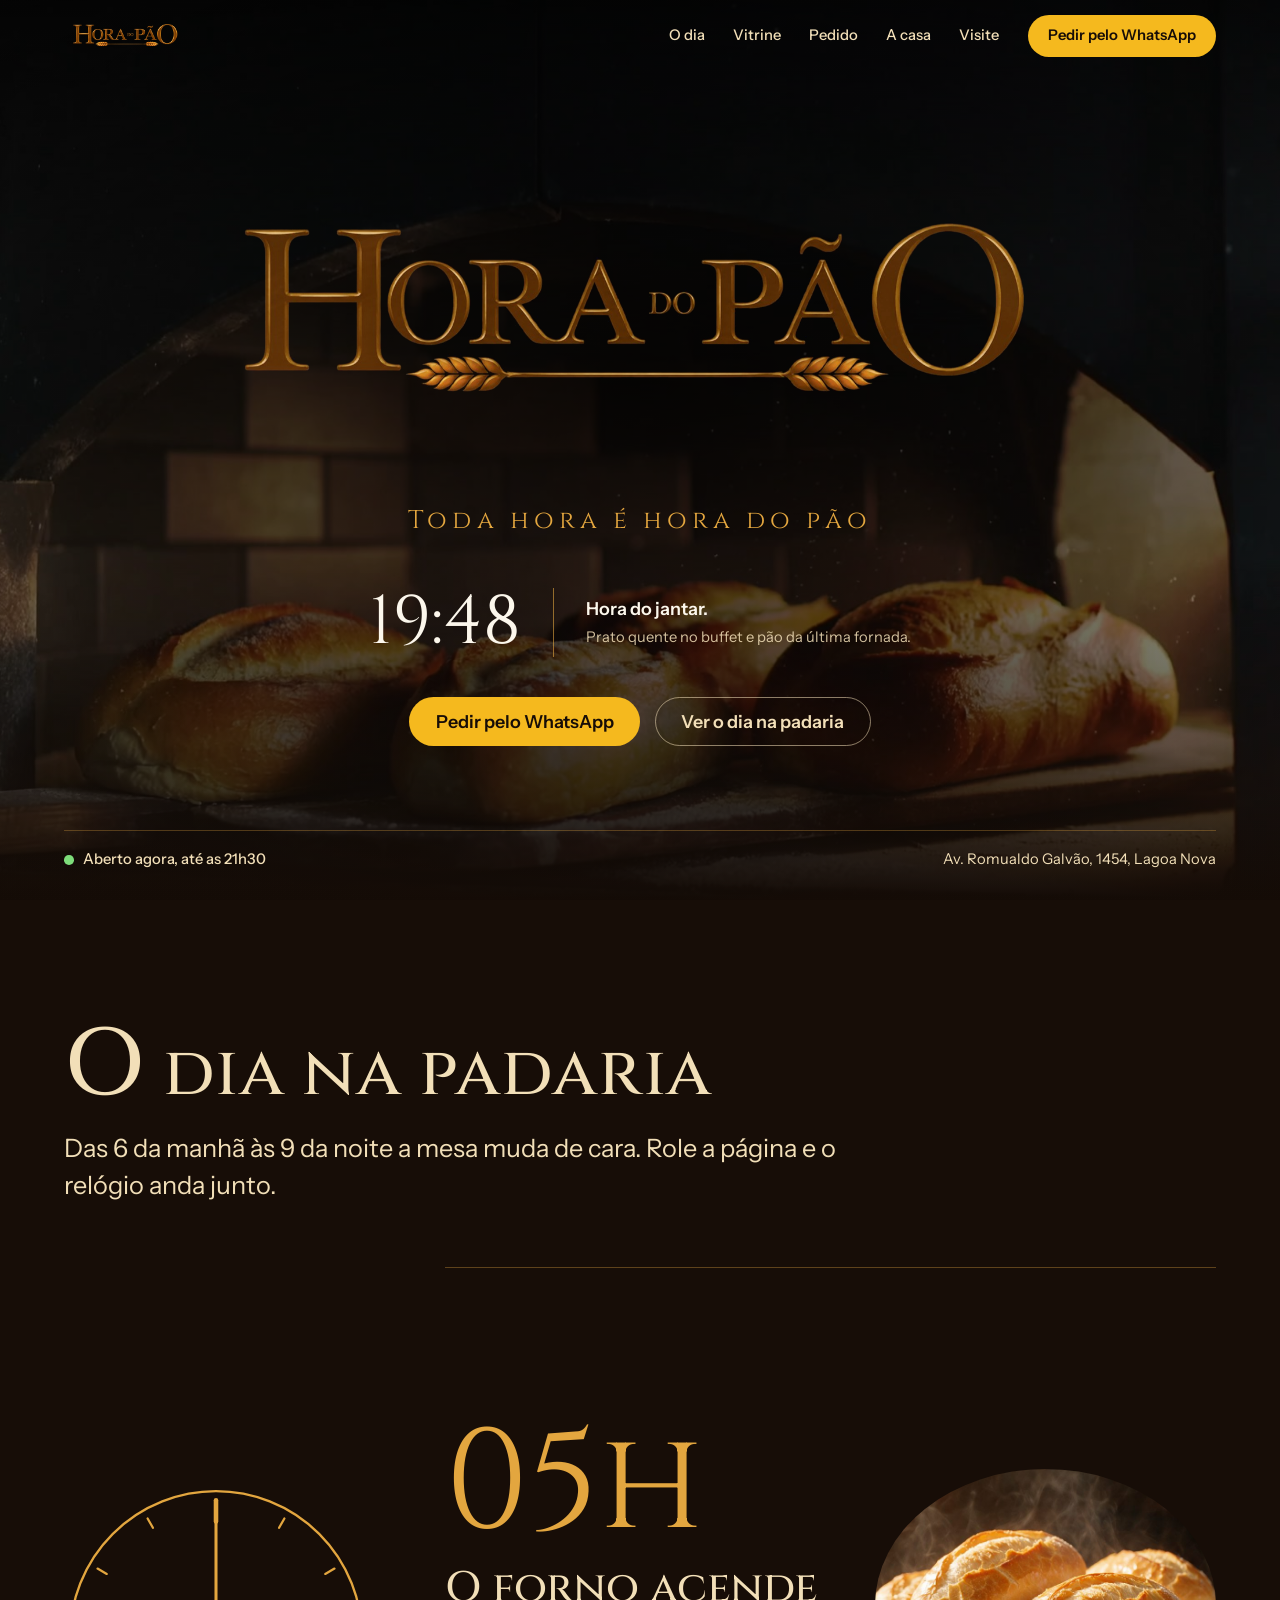
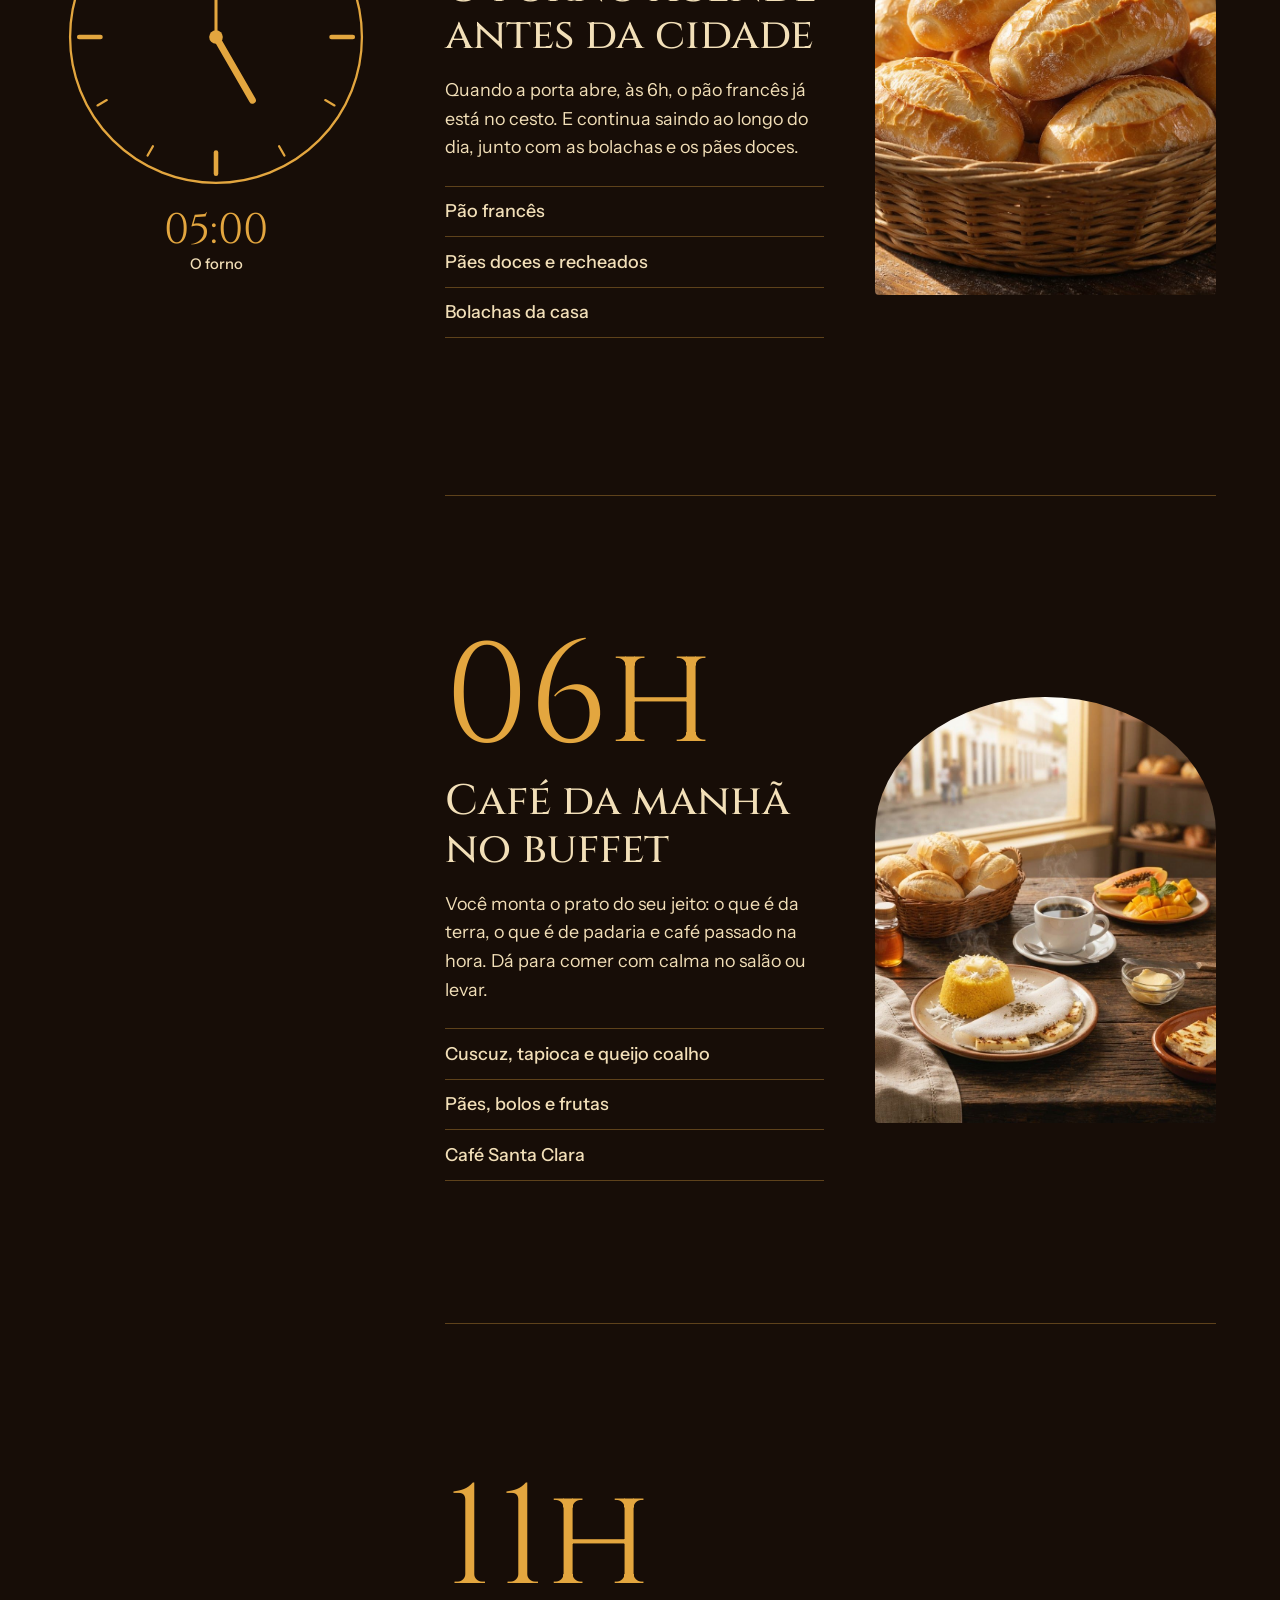
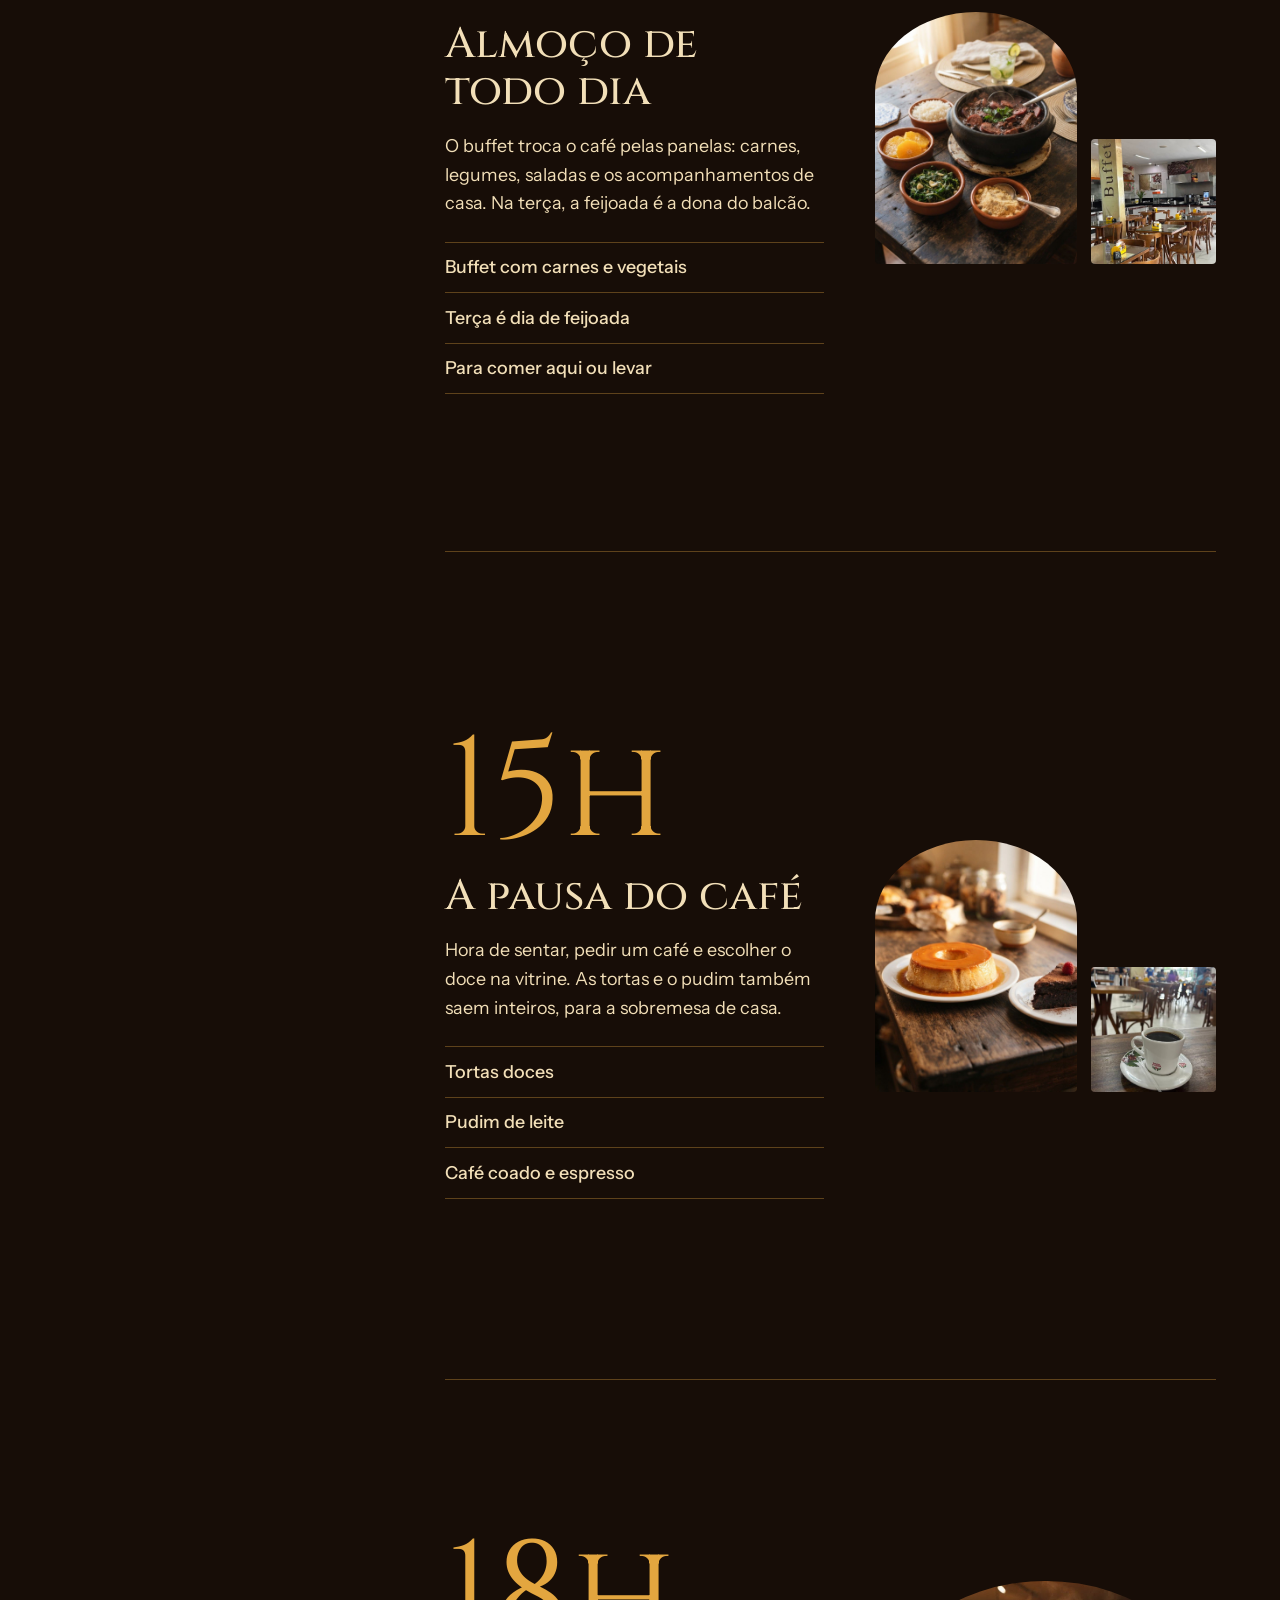
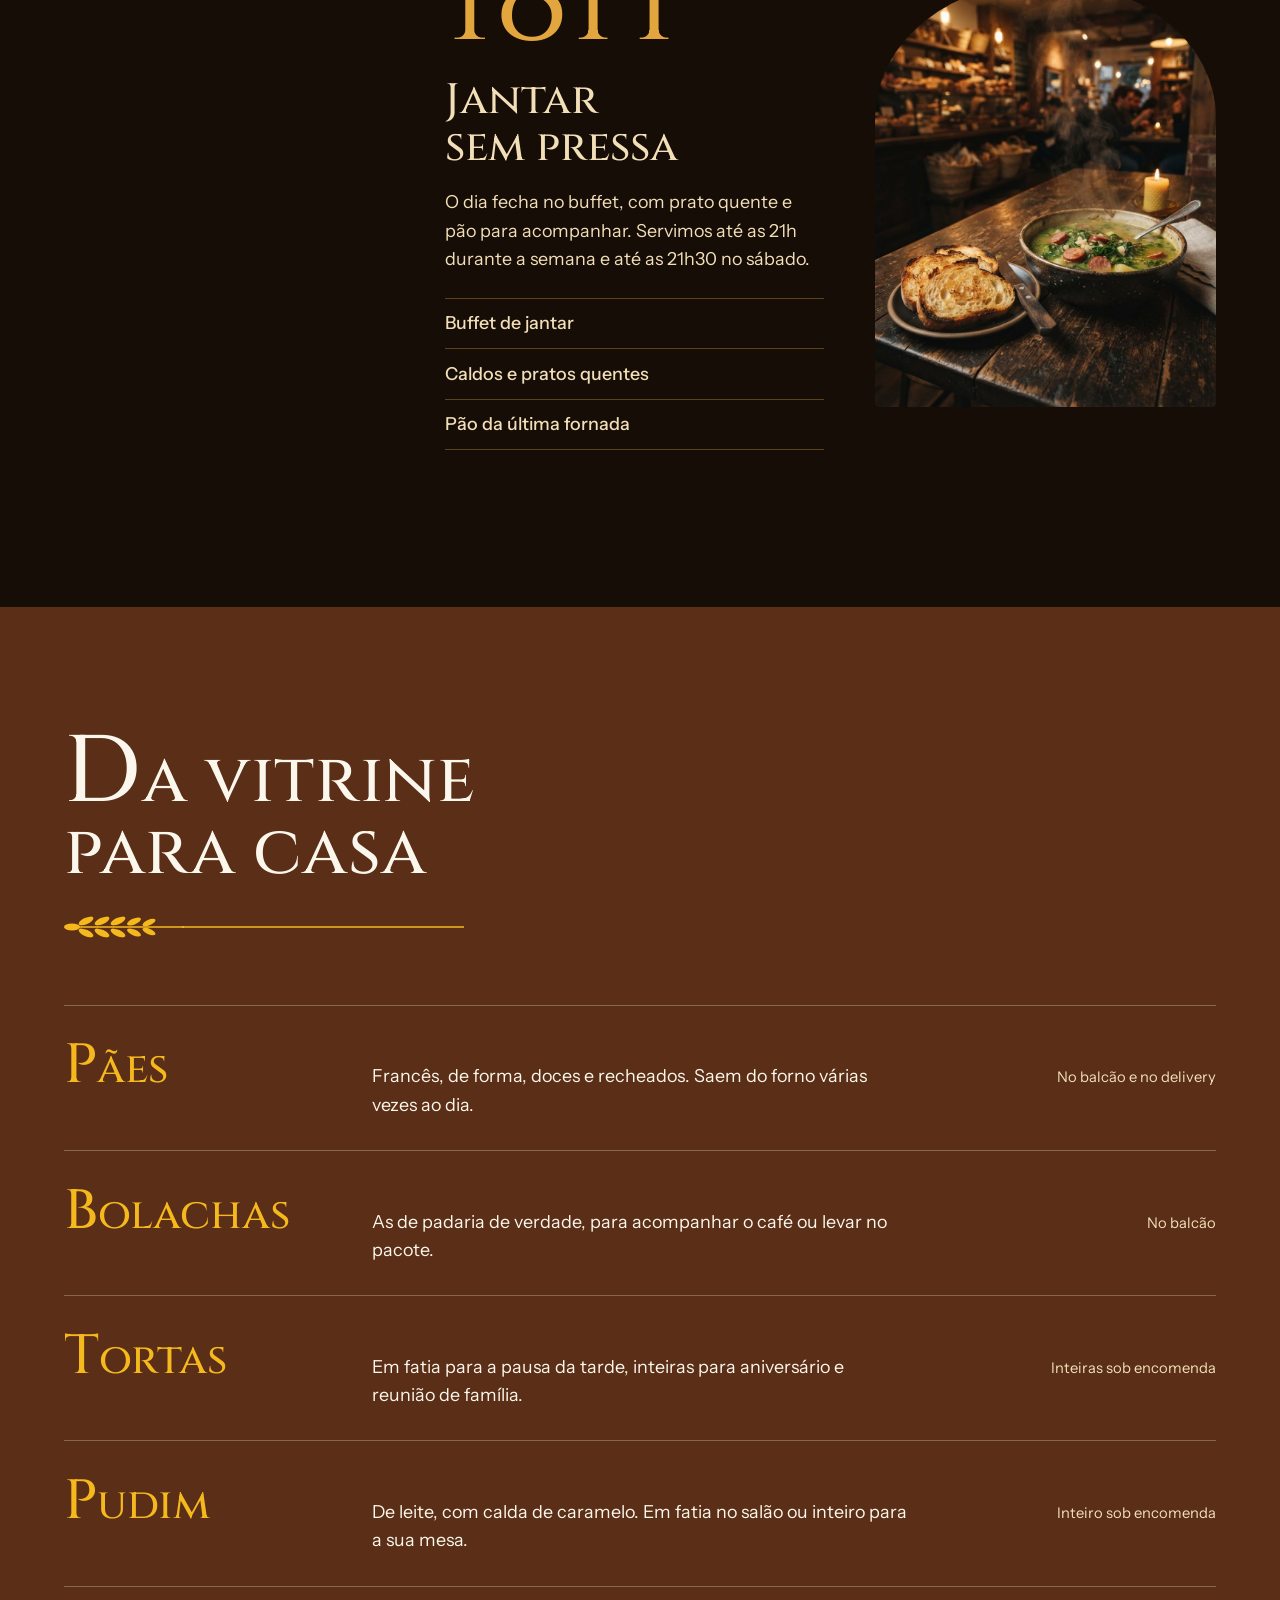
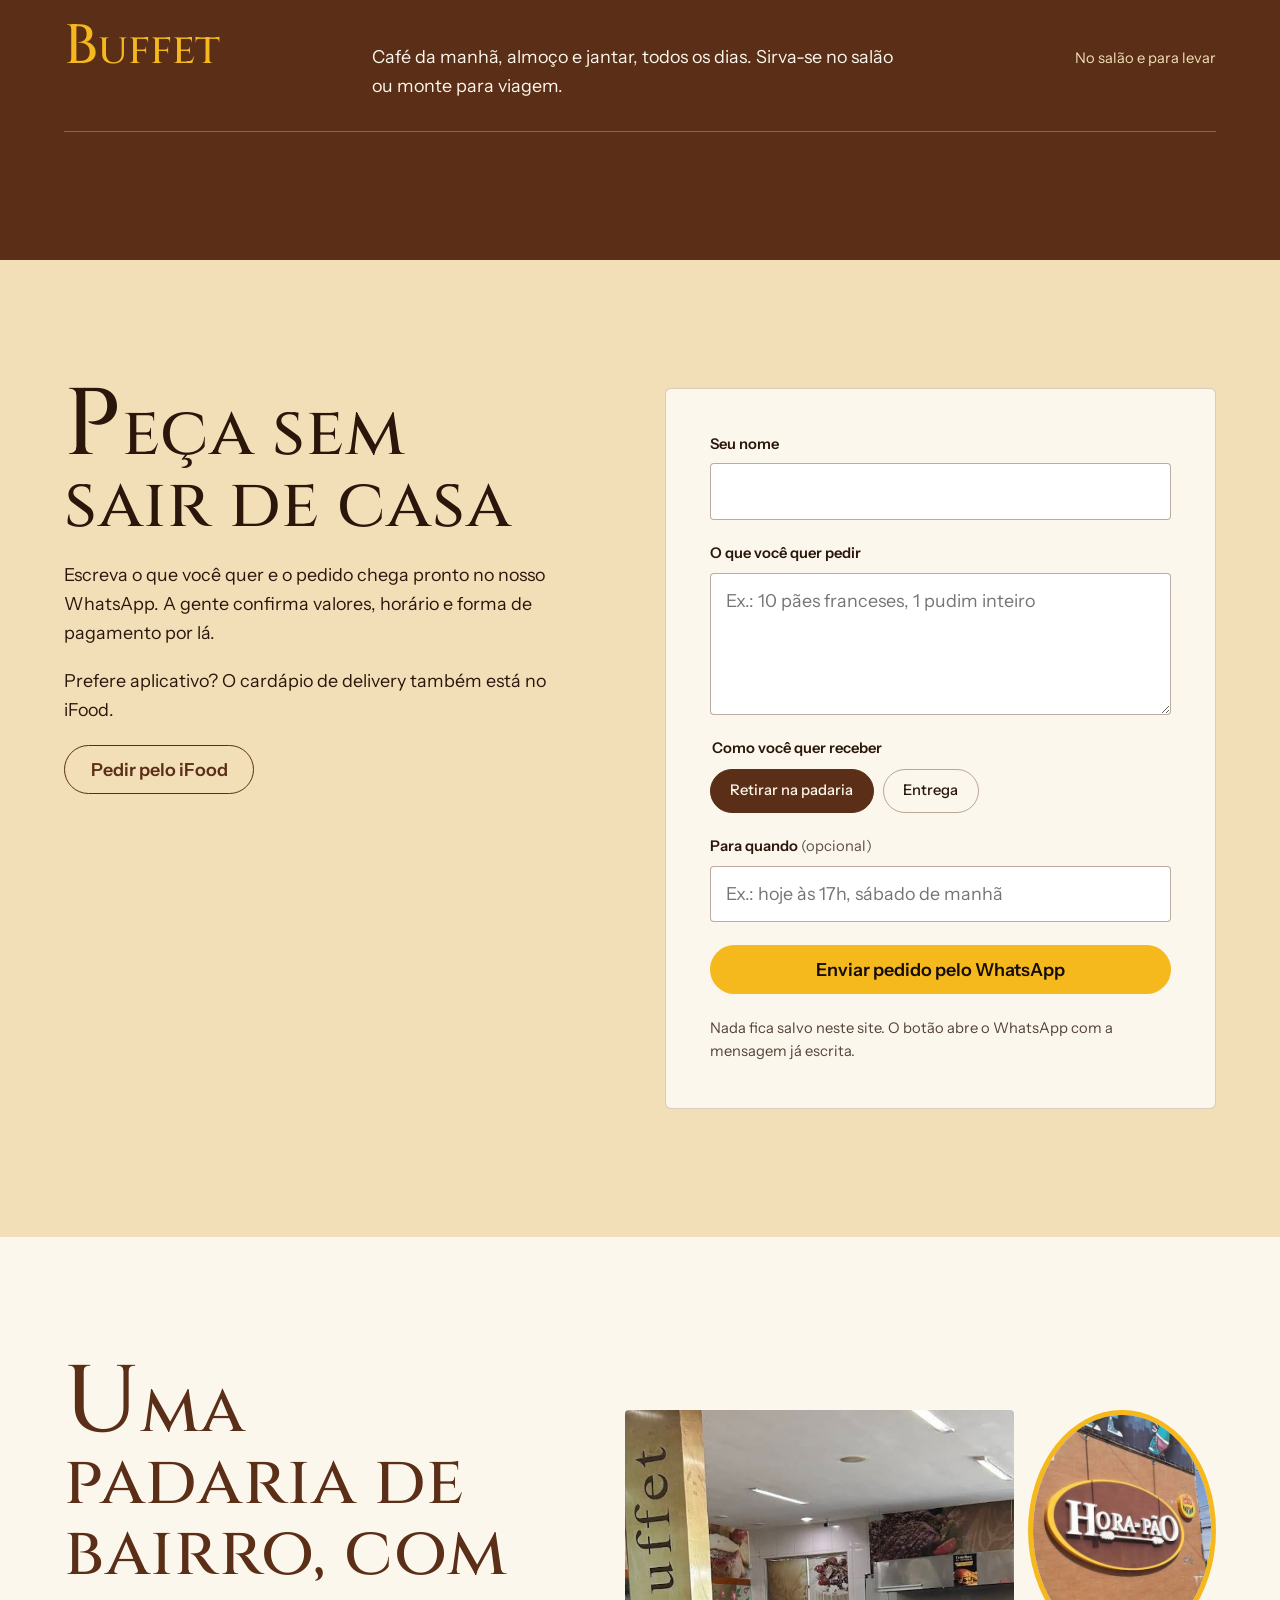
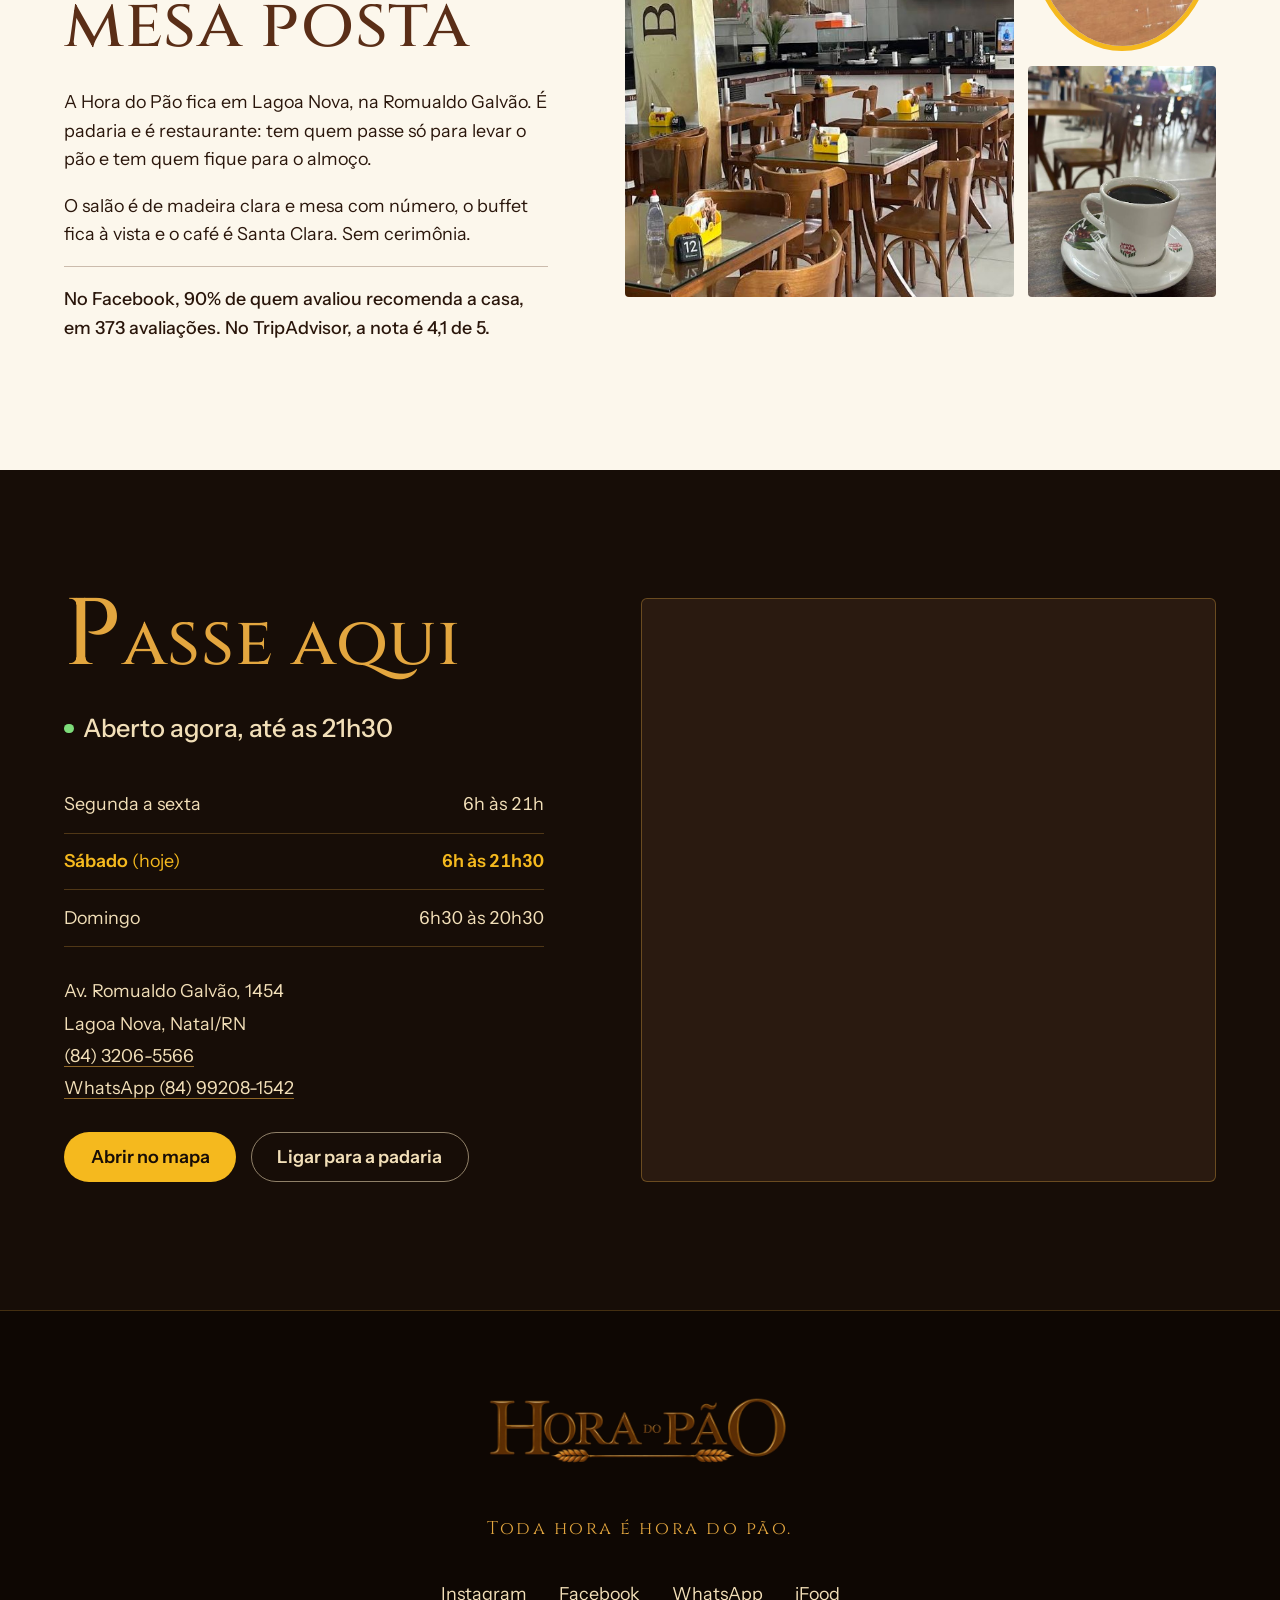
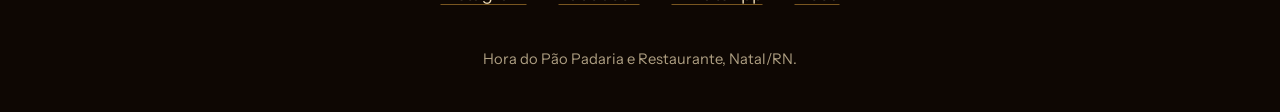
==== commit 1ad53de8: "Hero: entrada do logo sem piscada e vídeo com dissolução no laço Co-Authored-By: Claude Opus 5.5 <no" ====
--- a/index.html
+++ b/index.html
@@ -65,9 +65,11 @@
 
     <!-- ================= HERO ================= -->
     <section class="hero" id="inicio">
-      <video class="hero__video" muted loop playsinline preload="metadata" poster="assets/img/hero-poster.jpg" aria-hidden="true">
-        <source src="assets/video/hero.mp4" type="video/mp4">
-      </video>
+      <div class="hero__fundo" aria-hidden="true">
+        <video class="hero__video" muted loop playsinline preload="metadata" poster="assets/img/hero-poster.jpg">
+          <source src="assets/video/hero.mp4" type="video/mp4">
+        </video>
+      </div>
       <div class="hero__sombra" aria-hidden="true"></div>
 
       <div class="hero__centro">
--- a/css/style.css
+++ b/css/style.css
@@ -165,7 +165,11 @@
   overflow: hidden;
   background: #000;
 }
-.hero__video { position: absolute; inset: 0; z-index: -2; width: 100%; height: 100%; object-fit: cover; }
+/* O primeiro quadro do vídeo fica parado por baixo dele: no fim do laço o
+   vídeo se dissolve nesse quadro em vez de pular de volta para o início. */
+.hero__fundo { position: absolute; inset: 0; z-index: -2; background: #000 url("../assets/img/hero-poster.jpg") center / cover no-repeat; }
+.hero__video { position: absolute; inset: 0; width: 100%; height: 100%; object-fit: cover; transition: opacity 1.2s ease-in-out; }
+.hero__video.is-saindo { opacity: 0; }
 .hero__sombra {
   position: absolute; inset: 0; z-index: -1;
   background:
@@ -210,12 +214,12 @@
 }
 
 /* Entrada: o letreiro acende, depois o resto aparece */
-.js .hero__logo { opacity: 0; filter: brightness(0.25) blur(6px); }
+.js .hero__logo { opacity: 0; filter: brightness(0.35) blur(8px); }
 .js .hero__lema, .js .hero__agora, .js .hero__acoes, .js .hero__rodape { opacity: 0; transform: translateY(0.75rem); }
-.js .hero__video { opacity: 0; }
-
-.js.pronto .hero__video { opacity: 1; transition: opacity 2.4s ease 0.3s; }
-.js.pronto .hero__logo { animation: acender 2.2s cubic-bezier(0.2, 0.7, 0.2, 1) 0.2s forwards; }
+.js .hero__fundo { opacity: 0; }
+
+.js.pronto .hero__fundo { opacity: 1; transition: opacity 3.2s ease-out 0.2s; }
+.js.pronto .hero__logo { animation: acender 2.8s cubic-bezier(0.33, 0, 0.2, 1) 0.3s forwards; }
 .js.pronto .hero__lema, .js.pronto .hero__agora, .js.pronto .hero__acoes, .js.pronto .hero__rodape {
   opacity: 1; transform: none; transition: opacity 0.9s ease, transform 0.9s ease;
 }
@@ -225,10 +229,8 @@
 .js.pronto .hero__rodape { transition-delay: 2.1s; }
 
 @keyframes acender {
-  0% { opacity: 0; filter: brightness(0.25) blur(6px); }
-  35% { opacity: 1; filter: brightness(0.7) blur(0); }
-  45% { filter: brightness(0.45); }
-  62% { filter: brightness(1.35); }
+  0% { opacity: 0; filter: brightness(0.35) blur(8px); }
+  55% { opacity: 1; filter: brightness(0.8) blur(0); }
   100% { opacity: 1; filter: brightness(1) blur(0); }
 }
 
@@ -266,7 +268,10 @@
 /* O trilho termina antes do fim da grade: o relógio trava alinhado ao
    último horário em vez de descer até o rodapé da seção. O valor exato
    vem do JS; o calc é a aproximação para quando ele não roda. */
-.relogio-trilho { padding-bottom: var(--trava, calc(46vh - 11rem)); }
+.relogio-trilho {
+  padding-top: var(--trava-inicio, calc(46vh - 11rem));
+  padding-bottom: var(--trava, calc(46vh - 11rem));
+}
 
 .relogio {
   position: sticky; top: calc(50vh - 11rem);
@@ -456,6 +461,6 @@
   html { scroll-behavior: auto; }
   *, *::before, *::after { animation: none !important; transition-duration: 0.01ms !important; transition-delay: 0s !important; }
   .js .hero__logo { opacity: 1; filter: none; }
-  .js .hero__video { opacity: 1; }
+  .js .hero__fundo { opacity: 1; }
   .js .hero__lema, .js .hero__agora, .js .hero__acoes, .js .hero__rodape { opacity: 1; transform: none; }
 }
